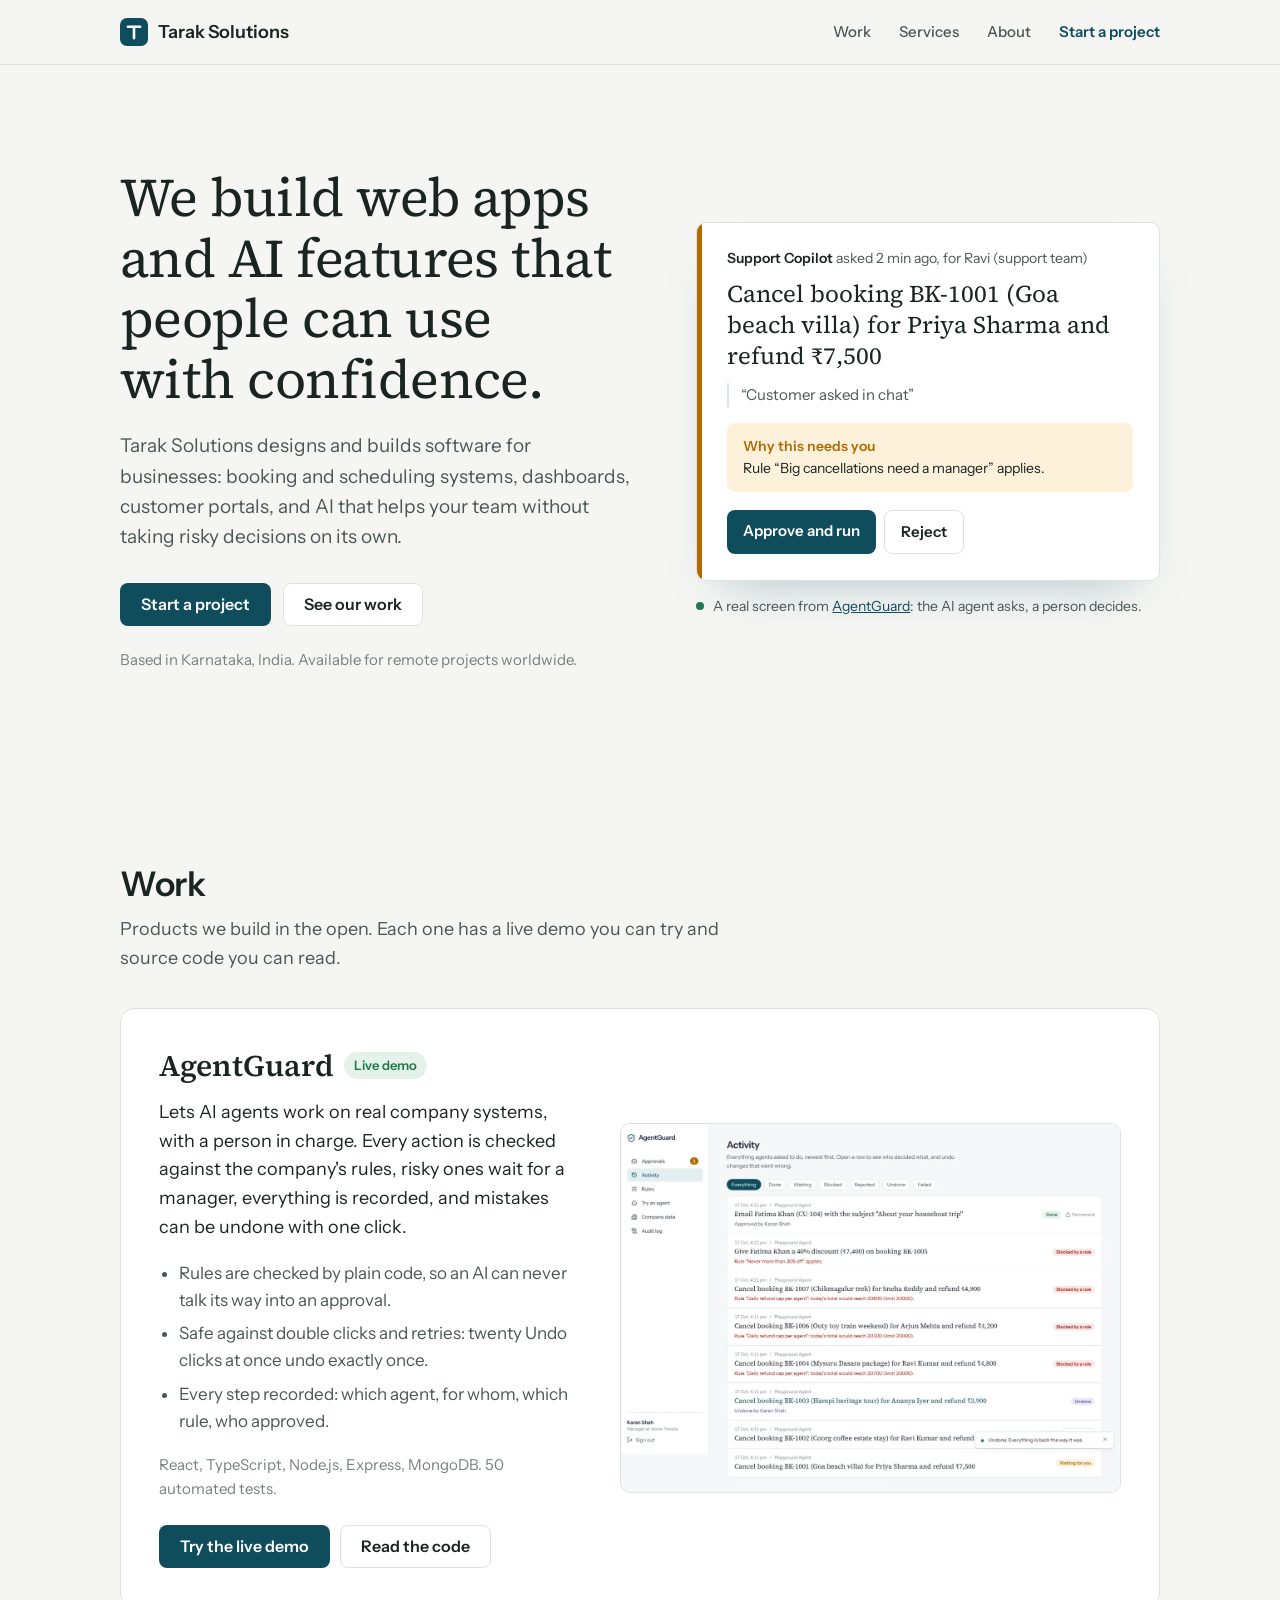
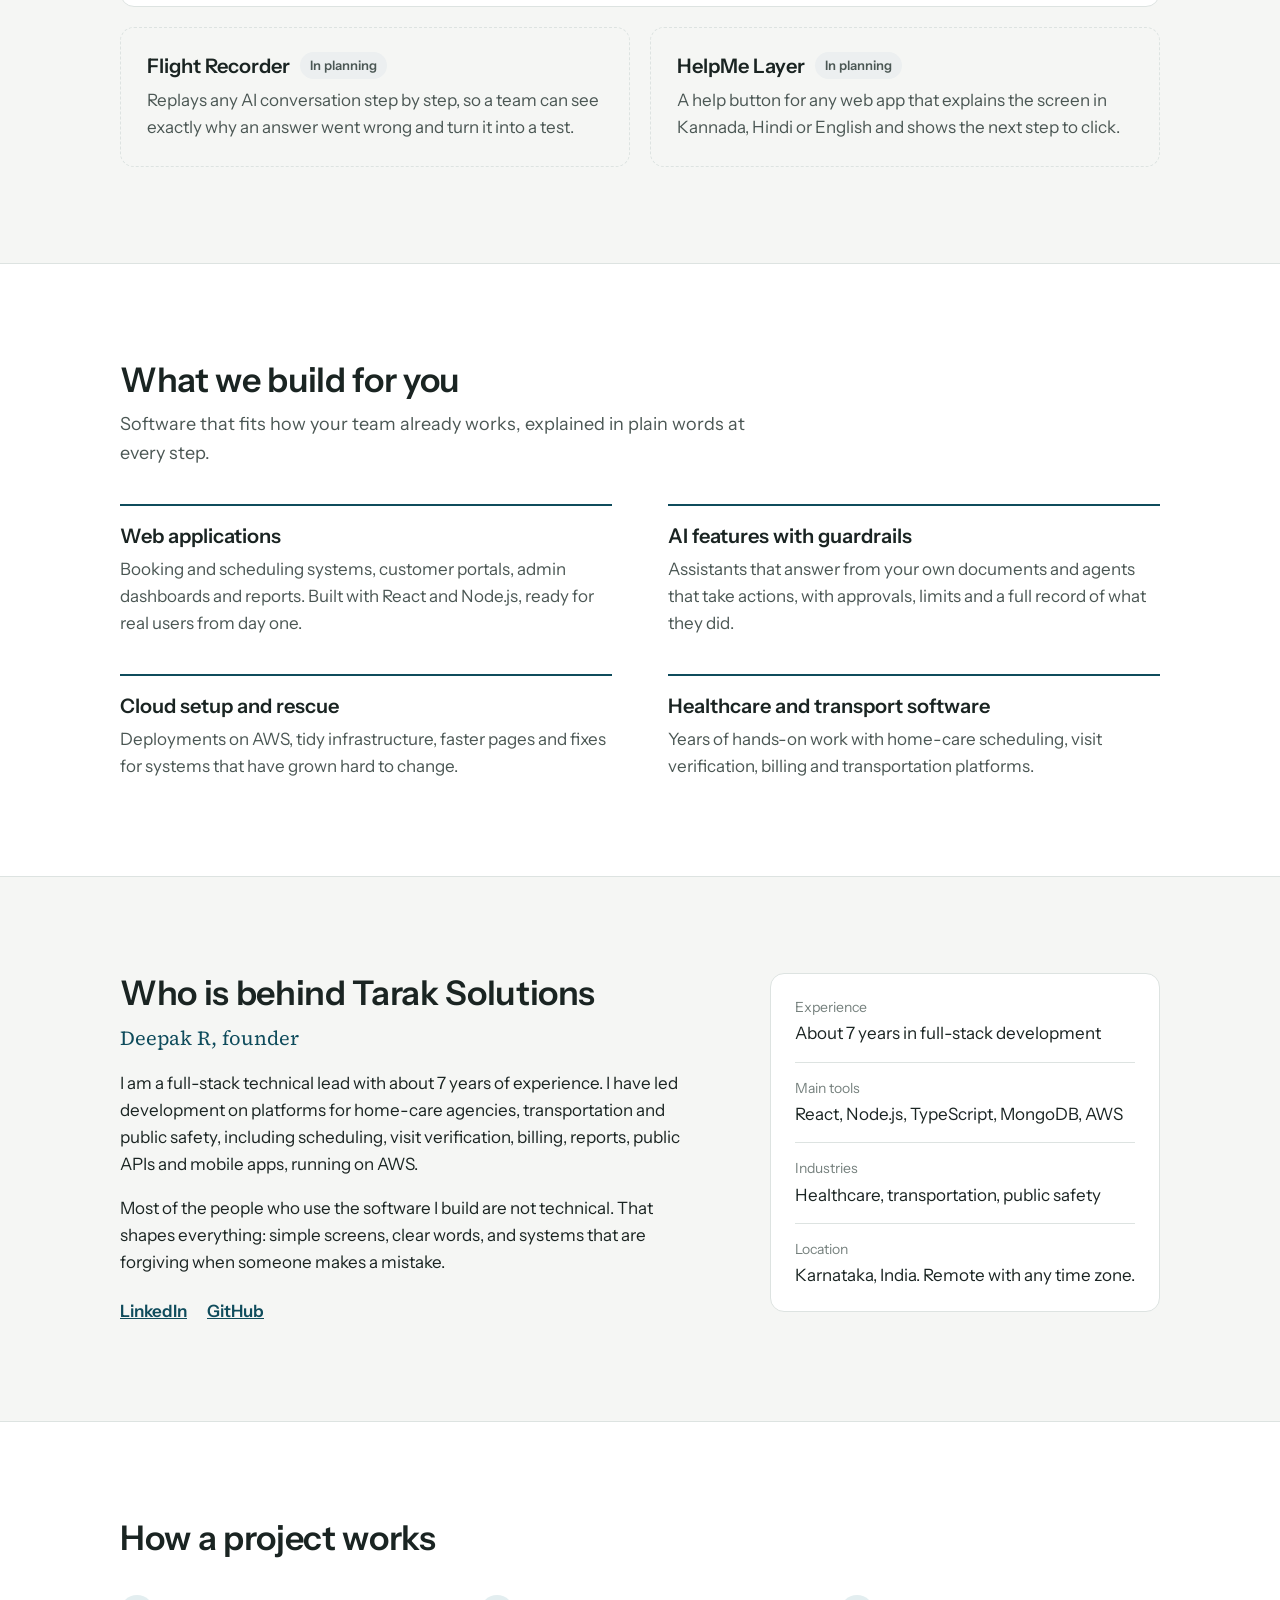
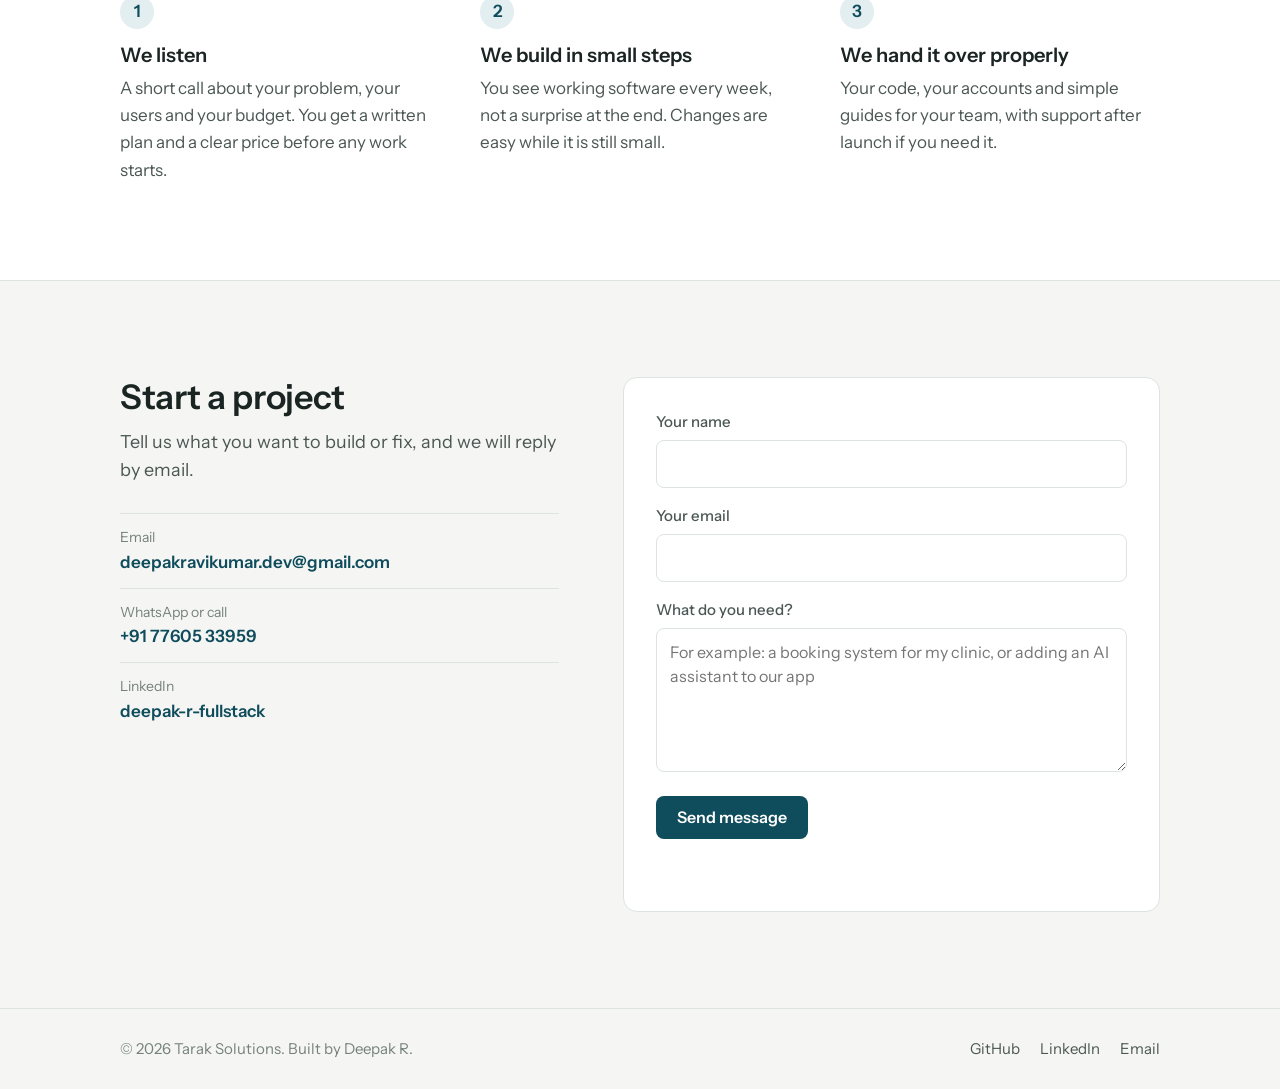
==== index.html @ 3c85c787 "Tarak Solutions homepage" ====
<!doctype html>
<html lang="en">
  <head>
    <meta charset="UTF-8" />
    <meta name="viewport" content="width=device-width, initial-scale=1.0" />
    <title>Tarak Solutions | Web apps and AI features people can trust</title>
    <meta
      name="description"
      content="Tarak Solutions builds web applications and safe AI features for businesses, led by Deepak R, a full-stack technical lead with 7 years in healthcare and transportation software."
    />
    <meta property="og:title" content="Tarak Solutions" />
    <meta property="og:description" content="Web apps and AI features that non-technical people can use with confidence." />
    <meta property="og:type" content="website" />
    <meta property="og:url" content="https://taraksolutions.com/" />
    <meta property="og:image" content="https://taraksolutions.com/assets/img/agentguard-activity.webp" />
    <link rel="canonical" href="https://taraksolutions.com/" />
    <link rel="icon" type="image/svg+xml" href="/assets/favicon.svg" />
    <link rel="preload" href="/assets/fonts/source-serif-4-latin-400-normal.woff2" as="font" type="font/woff2" crossorigin />
    <link rel="preload" href="/assets/fonts/instrument-sans-latin-400-normal.woff2" as="font" type="font/woff2" crossorigin />
    <link rel="stylesheet" href="/assets/styles.css" />
    <script type="application/ld+json">
      {
        "@context": "https://schema.org",
        "@type": "Organization",
        "name": "Tarak Solutions",
        "url": "https://taraksolutions.com/",
        "email": "deepakravikumar.dev@gmail.com",
        "founder": {
          "@type": "Person",
          "name": "Deepak R",
          "jobTitle": "Full-Stack Technical Lead",
          "sameAs": ["https://www.linkedin.com/in/deepak-r-fullstack", "https://github.com/deepak-r-fullstack"]
        }
      }
    </script>
  </head>
  <body>
    <a class="skip-link" href="#main">Skip to content</a>

    <header class="site-header">
      <div class="container header-row">
        <a href="/" class="brand" aria-label="Tarak Solutions, home">
          <svg class="brand-mark" viewBox="0 0 32 32" aria-hidden="true">
            <rect width="32" height="32" rx="8" fill="currentColor" />
            <path d="M9 10h14M16 10v13" stroke="#fff" stroke-width="3" stroke-linecap="round" />
          </svg>
          <span>Tarak Solutions</span>
        </a>
        <button class="menu-button" type="button" aria-expanded="false" aria-controls="site-nav">
          <span class="visually-hidden">Menu</span>
          <svg viewBox="0 0 24 24" aria-hidden="true"><path d="M4 7h16M4 12h16M4 17h16" /></svg>
        </button>
        <nav id="site-nav" class="site-nav" aria-label="Main">
          <a href="#work">Work</a>
          <a href="#services">Services</a>
          <a href="#founder">About</a>
          <a href="#contact" class="nav-cta">Start a project</a>
        </nav>
      </div>
    </header>

    <main id="main">
      <!-- Hero: the claim, and next to it, proof from a real product -->
      <section class="hero">
        <div class="container hero-grid">
          <div class="hero-copy">
            <h1>We build web apps and AI features that people can use with confidence.</h1>
            <p class="lead">
              Tarak Solutions designs and builds software for businesses: booking and scheduling systems, dashboards,
              customer portals, and AI that helps your team without taking risky decisions on its own.
            </p>
            <div class="hero-actions">
              <a class="button button-primary" href="#contact">Start a project</a>
              <a class="button button-secondary" href="#work">See our work</a>
            </div>
            <p class="hero-note">Based in Karnataka, India. Available for remote projects worldwide.</p>
          </div>

          <figure class="proof" aria-labelledby="proof-caption">
            <div class="slip" aria-hidden="true">
              <p class="slip-meta"><strong>Support Copilot</strong> asked 2 min ago, for Ravi (support team)</p>
              <p class="slip-title">Cancel booking BK-1001 (Goa beach villa) for Priya Sharma and refund ₹7,500</p>
              <p class="slip-reason">“Customer asked in chat”</p>
              <div class="slip-why">
                <p>Why this needs you</p>
                <p>Rule “Big cancellations need a manager” applies.</p>
              </div>
              <div class="slip-buttons">
                <span class="slip-approve">Approve and run</span>
                <span class="slip-reject">Reject</span>
              </div>
            </div>
            <figcaption id="proof-caption">
              <span class="live-dot" aria-hidden="true"></span>
              A real screen from <a href="https://agentguard.taraksolutions.com">AgentGuard</a>: the AI agent asks, a person
              decides.
            </figcaption>
          </figure>
        </div>
      </section>

      <!-- Work -->
      <section id="work" class="section">
        <div class="container">
          <div class="section-head">
            <h2>Work</h2>
            <p>Products we build in the open. Each one has a live demo you can try and source code you can read.</p>
          </div>

          <article class="project-feature">
            <div class="project-text">
              <div class="project-title-row">
                <h3>AgentGuard</h3>
                <span class="status status-live">Live demo</span>
              </div>
              <p class="project-summary">
                Lets AI agents work on real company systems, with a person in charge. Every action is checked against the
                company's rules, risky ones wait for a manager, everything is recorded, and mistakes can be undone with one
                click.
              </p>
              <ul class="project-points">
                <li>Rules are checked by plain code, so an AI can never talk its way into an approval.</li>
                <li>Safe against double clicks and retries: twenty Undo clicks at once undo exactly once.</li>
                <li>Every step recorded: which agent, for whom, which rule, who approved.</li>
              </ul>
              <p class="project-stack">React, TypeScript, Node.js, Express, MongoDB. 50 automated tests.</p>
              <div class="project-links">
                <a class="button button-primary" href="https://agentguard.taraksolutions.com">Try the live demo</a>
                <a class="button button-secondary" href="https://github.com/deepak-r-fullstack/agentguard">Read the code</a>
              </div>
            </div>
            <a class="project-shot" href="https://agentguard.taraksolutions.com" tabindex="-1" aria-hidden="true">
              <img
                src="/assets/img/agentguard-activity.webp"
                alt=""
                width="1200"
                height="885"
                loading="lazy"
                decoding="async"
              />
            </a>
          </article>

          <!-- Add the next project by copying one <li> below and changing the text. -->
          <ul class="project-list">
            <li class="project-card">
              <div class="project-title-row">
                <h3>Flight Recorder</h3>
                <span class="status status-planned">In planning</span>
              </div>
              <p>Replays any AI conversation step by step, so a team can see exactly why an answer went wrong and turn it into a test.</p>
            </li>
            <li class="project-card">
              <div class="project-title-row">
                <h3>HelpMe Layer</h3>
                <span class="status status-planned">In planning</span>
              </div>
              <p>A help button for any web app that explains the screen in Kannada, Hindi or English and shows the next step to click.</p>
            </li>
          </ul>
        </div>
      </section>

      <!-- Services -->
      <section id="services" class="section section-alt">
        <div class="container">
          <div class="section-head">
            <h2>What we build for you</h2>
            <p>Software that fits how your team already works, explained in plain words at every step.</p>
          </div>
          <ul class="service-list">
            <li>
              <h3>Web applications</h3>
              <p>Booking and scheduling systems, customer portals, admin dashboards and reports. Built with React and Node.js, ready for real users from day one.</p>
            </li>
            <li>
              <h3>AI features with guardrails</h3>
              <p>Assistants that answer from your own documents and agents that take actions, with approvals, limits and a full record of what they did.</p>
            </li>
            <li>
              <h3>Cloud setup and rescue</h3>
              <p>Deployments on AWS, tidy infrastructure, faster pages and fixes for systems that have grown hard to change.</p>
            </li>
            <li>
              <h3>Healthcare and transport software</h3>
              <p>Years of hands-on work with home-care scheduling, visit verification, billing and transportation platforms.</p>
            </li>
          </ul>
        </div>
      </section>

      <!-- Founder -->
      <section id="founder" class="section">
        <div class="container founder">
          <div class="founder-text">
            <h2>Who is behind Tarak Solutions</h2>
            <p class="founder-name">Deepak R, founder</p>
            <p>
              I am a full-stack technical lead with about 7 years of experience. I have led development on platforms for
              home-care agencies, transportation and public safety, including scheduling, visit verification, billing,
              reports, public APIs and mobile apps, running on AWS.
            </p>
            <p>
              Most of the people who use the software I build are not technical. That shapes everything: simple screens,
              clear words, and systems that are forgiving when someone makes a mistake.
            </p>
            <div class="founder-links">
              <a href="https://www.linkedin.com/in/deepak-r-fullstack">LinkedIn</a>
              <a href="https://github.com/deepak-r-fullstack">GitHub</a>
            </div>
          </div>
          <dl class="facts">
            <div>
              <dt>Experience</dt>
              <dd>About 7 years in full-stack development</dd>
            </div>
            <div>
              <dt>Main tools</dt>
              <dd>React, Node.js, TypeScript, MongoDB, AWS</dd>
            </div>
            <div>
              <dt>Industries</dt>
              <dd>Healthcare, transportation, public safety</dd>
            </div>
            <div>
              <dt>Location</dt>
              <dd>Karnataka, India. Remote with any time zone.</dd>
            </div>
          </dl>
        </div>
      </section>

      <!-- Process: a real sequence, so it is numbered -->
      <section class="section section-alt" aria-labelledby="process-title">
        <div class="container">
          <div class="section-head">
            <h2 id="process-title">How a project works</h2>
          </div>
          <ol class="steps">
            <li>
              <h3>We listen</h3>
              <p>A short call about your problem, your users and your budget. You get a written plan and a clear price before any work starts.</p>
            </li>
            <li>
              <h3>We build in small steps</h3>
              <p>You see working software every week, not a surprise at the end. Changes are easy while it is still small.</p>
            </li>
            <li>
              <h3>We hand it over properly</h3>
              <p>Your code, your accounts and simple guides for your team, with support after launch if you need it.</p>
            </li>
          </ol>
        </div>
      </section>

      <!-- Contact -->
      <section id="contact" class="section">
        <div class="container contact">
          <div class="contact-text">
            <h2>Start a project</h2>
            <p>Tell us what you want to build or fix, and we will reply by email.</p>
            <ul class="contact-direct">
              <li>
                <span>Email</span>
                <a href="mailto:deepakravikumar.dev@gmail.com">deepakravikumar.dev@gmail.com</a>
              </li>
              <li>
                <span>WhatsApp or call</span>
                <a href="https://wa.me/917760533959">+91 77605 33959</a>
              </li>
              <li>
                <span>LinkedIn</span>
                <a href="https://www.linkedin.com/in/deepak-r-fullstack">deepak-r-fullstack</a>
              </li>
            </ul>
          </div>

          <form class="contact-form" id="contact-form" novalidate>
            <div class="field">
              <label for="name">Your name</label>
              <input id="name" name="name" type="text" autocomplete="name" required maxlength="100" />
            </div>
            <div class="field">
              <label for="email">Your email</label>
              <input id="email" name="email" type="email" autocomplete="email" required maxlength="150" />
            </div>
            <div class="field">
              <label for="message">What do you need?</label>
              <textarea
                id="message"
                name="message"
                rows="5"
                required
                maxlength="3000"
                placeholder="For example: a booking system for my clinic, or adding an AI assistant to our app"
              ></textarea>
            </div>
            <!-- Hidden from people; bots fill it in, so those messages are dropped. -->
            <div class="trap" aria-hidden="true">
              <label for="company-website">Leave this empty</label>
              <input id="company-website" name="botcheck" type="text" tabindex="-1" autocomplete="off" />
            </div>
            <button class="button button-primary" type="submit">Send message</button>
            <p class="form-status" role="status" aria-live="polite"></p>
          </form>
        </div>
      </section>
    </main>

    <footer class="site-footer">
      <div class="container footer-row">
        <p>© <span id="year">2026</span> Tarak Solutions. Built by Deepak R.</p>
        <nav aria-label="Footer">
          <a href="https://github.com/deepak-r-fullstack">GitHub</a>
          <a href="https://www.linkedin.com/in/deepak-r-fullstack">LinkedIn</a>
          <a href="mailto:deepakravikumar.dev@gmail.com">Email</a>
        </nav>
      </div>
    </footer>

    <script src="/assets/main.js" defer></script>
  </body>
</html>
---- assets/styles.css ----
/* Tarak Solutions homepage.
   Same colour family and fonts as AgentGuard, so every project feels like one studio. */

/* ---------- Fonts (bundled; no font CDN) ---------- */
@font-face {
  font-family: "Instrument Sans";
  src: url("/assets/fonts/instrument-sans-latin-400-normal.woff2") format("woff2");
  font-weight: 400;
  font-display: swap;
}
@font-face {
  font-family: "Instrument Sans";
  src: url("/assets/fonts/instrument-sans-latin-ext-400-normal.woff2") format("woff2");
  font-weight: 400;
  font-display: swap;
  unicode-range: U+0100-024F, U+20A0-20C0; /* includes the rupee sign */
}
@font-face {
  font-family: "Instrument Sans";
  src: url("/assets/fonts/instrument-sans-latin-500-normal.woff2") format("woff2");
  font-weight: 500;
  font-display: swap;
}
@font-face {
  font-family: "Instrument Sans";
  src: url("/assets/fonts/instrument-sans-latin-600-normal.woff2") format("woff2");
  font-weight: 600;
  font-display: swap;
}
@font-face {
  font-family: "Source Serif 4";
  src: url("/assets/fonts/source-serif-4-latin-400-normal.woff2") format("woff2");
  font-weight: 400;
  font-display: swap;
}
@font-face {
  font-family: "Source Serif 4";
  src: url("/assets/fonts/source-serif-4-latin-ext-400-normal.woff2") format("woff2");
  font-weight: 400;
  font-display: swap;
  unicode-range: U+0100-024F, U+20A0-20C0;
}
@font-face {
  font-family: "Source Serif 4";
  src: url("/assets/fonts/source-serif-4-latin-600-normal.woff2") format("woff2");
  font-weight: 600;
  font-display: swap;
}
@font-face {
  font-family: "Source Serif 4";
  src: url("/assets/fonts/source-serif-4-latin-ext-600-normal.woff2") format("woff2");
  font-weight: 600;
  font-display: swap;
  unicode-range: U+0100-024F, U+20A0-20C0;
}

/* ---------- Tokens ---------- */
:root {
  --paper: #f5f6f4;
  --sheet: #ffffff;
  --ink: #1a2422;
  --ink-soft: #4b5754;
  --ink-faint: #76817e;
  --line: #dde3e1;
  --brand: #0f4c5c;
  --brand-dark: #0a3742;
  --brand-tint: #e3eef0;
  --saffron: #b26a00;
  --saffron-tint: #fdf1dc;
  --done: #1f7a4d;
  --refused: #b42318;

  --sans: "Instrument Sans", system-ui, -apple-system, "Segoe UI", sans-serif;
  --serif: "Source Serif 4", Georgia, "Times New Roman", serif;

  --radius: 10px;
  --container: 1120px;
  --gutter: clamp(16px, 4vw, 40px);
}

/* ---------- Base ---------- */
*,
*::before,
*::after {
  box-sizing: border-box;
}
html {
  scroll-behavior: smooth;
  -webkit-text-size-adjust: 100%;
}
body {
  margin: 0;
  background: var(--paper);
  color: var(--ink);
  font-family: var(--sans);
  font-size: 17px;
  line-height: 1.6;
  -webkit-font-smoothing: antialiased;
}
h1,
h2,
h3 {
  margin: 0;
  line-height: 1.2;
}
p {
  margin: 0;
}
a {
  color: var(--brand);
}
img {
  max-width: 100%;
  height: auto;
  display: block;
}
:focus-visible {
  outline: 2px solid var(--brand);
  outline-offset: 3px;
  border-radius: 4px;
}
.visually-hidden {
  position: absolute;
  width: 1px;
  height: 1px;
  overflow: hidden;
  clip: rect(0 0 0 0);
  white-space: nowrap;
}
.skip-link {
  position: absolute;
  left: 16px;
  top: -60px;
  background: var(--brand);
  color: #fff;
  padding: 8px 14px;
  border-radius: 6px;
  z-index: 100;
}
.skip-link:focus {
  top: 12px;
}
.container {
  width: 100%;
  max-width: var(--container);
  margin: 0 auto;
  padding: 0 var(--gutter);
}

/* ---------- Buttons ---------- */
.button {
  display: inline-flex;
  align-items: center;
  justify-content: center;
  gap: 8px;
  padding: 11px 20px;
  border-radius: 8px;
  font: 600 16px/1.2 var(--sans);
  text-decoration: none;
  cursor: pointer;
  border: 1px solid transparent;
  transition: background-color 0.15s, border-color 0.15s;
}
.button-primary {
  background: var(--brand);
  color: #fff;
}
.button-primary:hover {
  background: var(--brand-dark);
}
.button-primary:disabled {
  background: #6f9aa4;
  cursor: wait;
}
.button-secondary {
  background: var(--sheet);
  color: var(--ink);
  border-color: var(--line);
}
.button-secondary:hover {
  border-color: var(--ink-faint);
}

/* ---------- Header ---------- */
.site-header {
  position: sticky;
  top: 0;
  z-index: 50;
  background: rgba(245, 246, 244, 0.92);
  backdrop-filter: blur(8px);
  border-bottom: 1px solid var(--line);
}
.header-row {
  display: flex;
  align-items: center;
  justify-content: space-between;
  height: 64px;
}
.brand {
  display: inline-flex;
  align-items: center;
  gap: 10px;
  color: var(--ink);
  font-weight: 600;
  font-size: 18px;
  text-decoration: none;
}
.brand-mark {
  width: 28px;
  height: 28px;
  color: var(--brand);
}
.site-nav {
  display: flex;
  align-items: center;
  gap: 28px;
}
.site-nav a {
  color: var(--ink-soft);
  text-decoration: none;
  font-size: 15px;
  font-weight: 500;
}
.site-nav a:hover {
  color: var(--ink);
}
.site-nav .nav-cta {
  color: var(--brand);
  font-weight: 600;
}
.menu-button {
  display: none;
  background: none;
  border: 0;
  padding: 8px;
  border-radius: 6px;
  cursor: pointer;
}
.menu-button svg {
  width: 24px;
  height: 24px;
  stroke: var(--ink);
  stroke-width: 2;
  stroke-linecap: round;
}

/* ---------- Hero ---------- */
.hero {
  padding: clamp(48px, 8vw, 104px) 0 clamp(56px, 8vw, 96px);
}
.hero-grid {
  display: grid;
  grid-template-columns: minmax(0, 1.05fr) minmax(0, 0.95fr);
  gap: clamp(32px, 5vw, 72px);
  align-items: center;
}
.hero h1 {
  font-family: var(--serif);
  font-weight: 400;
  font-size: clamp(34px, 4.6vw, 54px);
  line-height: 1.12;
  letter-spacing: -0.01em;
  max-width: 17ch;
}
.lead {
  margin-top: 22px;
  font-size: 19px;
  color: var(--ink-soft);
  max-width: 54ch;
}
.hero-actions {
  display: flex;
  flex-wrap: wrap;
  gap: 12px;
  margin-top: 30px;
}
.hero-note {
  margin-top: 22px;
  font-size: 15px;
  color: var(--ink-faint);
}

/* The proof: an AgentGuard approval slip, rebuilt in HTML so it stays sharp. */
.proof {
  margin: 0;
}
.slip {
  position: relative;
  background: var(--sheet);
  border: 1px solid var(--line);
  border-radius: var(--radius);
  padding: 24px 26px 26px 30px;
  box-shadow: 0 24px 48px -28px rgba(15, 76, 92, 0.35);
  overflow: hidden;
}
.slip::before {
  content: "";
  position: absolute;
  inset: 0 auto 0 0;
  width: 5px;
  background: var(--saffron);
}
.slip-meta {
  font-size: 14px;
  color: var(--ink-soft);
}
.slip-meta strong {
  color: var(--ink);
}
.slip-title {
  margin-top: 8px;
  font-family: var(--serif);
  font-size: clamp(20px, 2.1vw, 24px);
  line-height: 1.3;
}
.slip-reason {
  margin-top: 12px;
  padding-left: 12px;
  border-left: 2px solid var(--line);
  color: var(--ink-soft);
  font-size: 15px;
}
.slip-why {
  margin-top: 16px;
  padding: 12px 16px;
  border-radius: 8px;
  background: var(--saffron-tint);
  font-size: 14px;
}
.slip-why p:first-child {
  color: var(--saffron);
  font-weight: 600;
}
.slip-buttons {
  display: flex;
  gap: 8px;
  margin-top: 18px;
}
.slip-approve,
.slip-reject {
  padding: 9px 16px;
  border-radius: 8px;
  font-size: 15px;
  font-weight: 600;
}
.slip-approve {
  background: var(--brand);
  color: #fff;
}
.slip-reject {
  border: 1px solid var(--line);
}
.proof figcaption {
  margin-top: 14px;
  font-size: 14px;
  color: var(--ink-soft);
}
.live-dot {
  display: inline-block;
  width: 8px;
  height: 8px;
  margin-right: 6px;
  border-radius: 50%;
  background: var(--done);
  vertical-align: 1px;
}

/* ---------- Sections ---------- */
.section {
  padding: clamp(56px, 8vw, 96px) 0;
}
.section-alt {
  background: var(--sheet);
  border-top: 1px solid var(--line);
  border-bottom: 1px solid var(--line);
}
.section-head {
  max-width: 640px;
  margin-bottom: 36px;
}
.section-head h2,
.founder h2,
.contact h2 {
  font-size: clamp(28px, 3vw, 34px);
  font-weight: 600;
  letter-spacing: -0.01em;
}
.section-head p {
  margin-top: 10px;
  color: var(--ink-soft);
  font-size: 18px;
}

/* ---------- Work ---------- */
.project-feature {
  display: grid;
  grid-template-columns: minmax(0, 0.9fr) minmax(0, 1.1fr);
  gap: clamp(28px, 4vw, 56px);
  align-items: center;
  padding: clamp(24px, 3vw, 40px);
  background: var(--sheet);
  border: 1px solid var(--line);
  border-radius: 14px;
}
.project-title-row {
  display: flex;
  flex-wrap: wrap;
  align-items: center;
  gap: 10px;
}
.project-feature h3 {
  font-family: var(--serif);
  font-weight: 600;
  font-size: 30px;
}
.status {
  padding: 3px 10px;
  border-radius: 999px;
  font-size: 13px;
  font-weight: 600;
}
.status-live {
  background: #e4f2ea;
  color: var(--done);
}
.status-planned {
  background: #eceff0;
  color: var(--ink-soft);
}
.project-summary {
  margin-top: 14px;
  font-size: 18px;
}
.project-points {
  margin: 18px 0 0;
  padding-left: 20px;
  color: var(--ink-soft);
}
.project-points li + li {
  margin-top: 6px;
}
.project-stack {
  margin-top: 18px;
  font-size: 15px;
  color: var(--ink-faint);
}
.project-links {
  display: flex;
  flex-wrap: wrap;
  gap: 10px;
  margin-top: 24px;
}
.project-shot {
  display: block;
  border-radius: 10px;
  overflow: hidden;
  border: 1px solid var(--line);
}
.project-list {
  list-style: none;
  margin: 20px 0 0;
  padding: 0;
  display: grid;
  grid-template-columns: repeat(2, minmax(0, 1fr));
  gap: 20px;
}
.project-card {
  padding: 24px 26px;
  border: 1px dashed var(--line);
  border-radius: 14px;
}
.project-card h3 {
  font-size: 20px;
  font-weight: 600;
}
.project-card p {
  margin-top: 8px;
  color: var(--ink-soft);
}

/* ---------- Services ---------- */
.service-list {
  list-style: none;
  margin: 0;
  padding: 0;
  display: grid;
  grid-template-columns: repeat(2, minmax(0, 1fr));
  gap: 36px 56px;
}
.service-list li {
  border-top: 2px solid var(--brand);
  padding-top: 18px;
}
.service-list h3,
.steps h3 {
  font-size: 20px;
  font-weight: 600;
}
.service-list p,
.steps p {
  margin-top: 8px;
  color: var(--ink-soft);
  max-width: 48ch;
}

/* ---------- Founder ---------- */
.founder {
  display: grid;
  grid-template-columns: minmax(0, 1.2fr) minmax(0, 0.8fr);
  gap: clamp(32px, 5vw, 72px);
  align-items: start;
}
.founder-name {
  margin-top: 8px;
  font-family: var(--serif);
  font-size: 20px;
  color: var(--brand);
}
.founder-text p + p {
  margin-top: 16px;
}
.founder-text p:not(.founder-name) {
  max-width: 60ch;
}
.founder-name + p {
  margin-top: 18px;
}
.founder-links {
  display: flex;
  gap: 20px;
  margin-top: 22px;
  font-weight: 600;
}
.facts {
  margin: 0;
  padding: 8px 24px;
  background: var(--sheet);
  border: 1px solid var(--line);
  border-radius: 14px;
}
.facts div {
  padding: 14px 0;
}
.facts div + div {
  border-top: 1px solid var(--line);
}
.facts dt {
  font-size: 14px;
  color: var(--ink-faint);
}
.facts dd {
  margin: 2px 0 0;
}

/* ---------- Process ---------- */
.steps {
  list-style: none;
  margin: 0;
  padding: 0;
  display: grid;
  grid-template-columns: repeat(3, minmax(0, 1fr));
  gap: 40px;
  counter-reset: step;
}
.steps li {
  counter-increment: step;
}
.steps li::before {
  content: counter(step);
  display: inline-flex;
  align-items: center;
  justify-content: center;
  width: 34px;
  height: 34px;
  margin-bottom: 14px;
  border-radius: 50%;
  background: var(--brand-tint);
  color: var(--brand);
  font-weight: 600;
}

/* ---------- Contact ---------- */
.contact {
  display: grid;
  grid-template-columns: minmax(0, 0.9fr) minmax(0, 1.1fr);
  gap: clamp(32px, 5vw, 72px);
  align-items: start;
}
.contact-text > p {
  margin-top: 10px;
  color: var(--ink-soft);
  font-size: 18px;
}
.contact-direct {
  list-style: none;
  margin: 28px 0 0;
  padding: 0;
}
.contact-direct li {
  padding: 12px 0;
  border-top: 1px solid var(--line);
}
.contact-direct span {
  display: block;
  font-size: 14px;
  color: var(--ink-faint);
}
.contact-direct a {
  font-weight: 600;
  text-decoration: none;
  overflow-wrap: anywhere;
}
.contact-direct a:hover {
  text-decoration: underline;
}
.contact-form {
  display: flex;
  flex-direction: column;
  gap: 16px;
  padding: clamp(22px, 3vw, 32px);
  background: var(--sheet);
  border: 1px solid var(--line);
  border-radius: 14px;
}
.field label {
  display: block;
  margin-bottom: 6px;
  font-size: 15px;
  font-weight: 500;
  color: var(--ink-soft);
}
.field input,
.field textarea {
  width: 100%;
  padding: 11px 13px;
  border: 1px solid var(--line);
  border-radius: 8px;
  background: var(--sheet);
  color: var(--ink);
  font: 16px/1.5 var(--sans); /* 16px stops iPhones zooming into the field */
}
.field textarea {
  resize: vertical;
}
.field input:focus,
.field textarea:focus {
  outline: none;
  border-color: var(--brand);
  box-shadow: 0 0 0 3px rgba(15, 76, 92, 0.18);
}
.field input[aria-invalid="true"],
.field textarea[aria-invalid="true"] {
  border-color: var(--refused);
}
.trap {
  position: absolute;
  left: -10000px;
  width: 1px;
  height: 1px;
  overflow: hidden;
}
.contact-form .button {
  align-self: flex-start;
}
.form-status {
  font-size: 15px;
  min-height: 1.6em;
}
.form-status.is-success {
  color: var(--done);
}
.form-status.is-error {
  color: var(--refused);
}

/* ---------- Footer ---------- */
.site-footer {
  border-top: 1px solid var(--line);
  padding: 28px 0;
  font-size: 15px;
  color: var(--ink-faint);
}
.footer-row {
  display: flex;
  flex-wrap: wrap;
  justify-content: space-between;
  gap: 12px;
}
.footer-row nav {
  display: flex;
  gap: 20px;
}
.footer-row a {
  color: var(--ink-soft);
  text-decoration: none;
}
.footer-row a:hover {
  color: var(--ink);
}

/* ---------- Smaller screens ---------- */
@media (max-width: 900px) {
  .hero-grid,
  .project-feature,
  .founder,
  .contact {
    grid-template-columns: minmax(0, 1fr);
  }
  .steps {
    grid-template-columns: minmax(0, 1fr);
    gap: 28px;
  }
}
@media (max-width: 720px) {
  body {
    font-size: 16px;
  }
  .menu-button {
    display: inline-flex;
  }
  .site-nav {
    display: none;
    position: absolute;
    top: 64px;
    left: 0;
    right: 0;
    flex-direction: column;
    align-items: stretch;
    gap: 0;
    padding: 8px var(--gutter) 16px;
    background: var(--paper);
    border-bottom: 1px solid var(--line);
  }
  .site-nav.is-open {
    display: flex;
  }
  .site-nav a {
    padding: 12px 0;
    font-size: 17px;
  }
  .project-list,
  .service-list {
    grid-template-columns: minmax(0, 1fr);
  }
  .lead,
  .section-head p,
  .project-summary {
    font-size: 17px;
  }
}

@media (prefers-reduced-motion: reduce) {
  html {
    scroll-behavior: auto;
  }
  * {
    transition: none !important;
  }
}
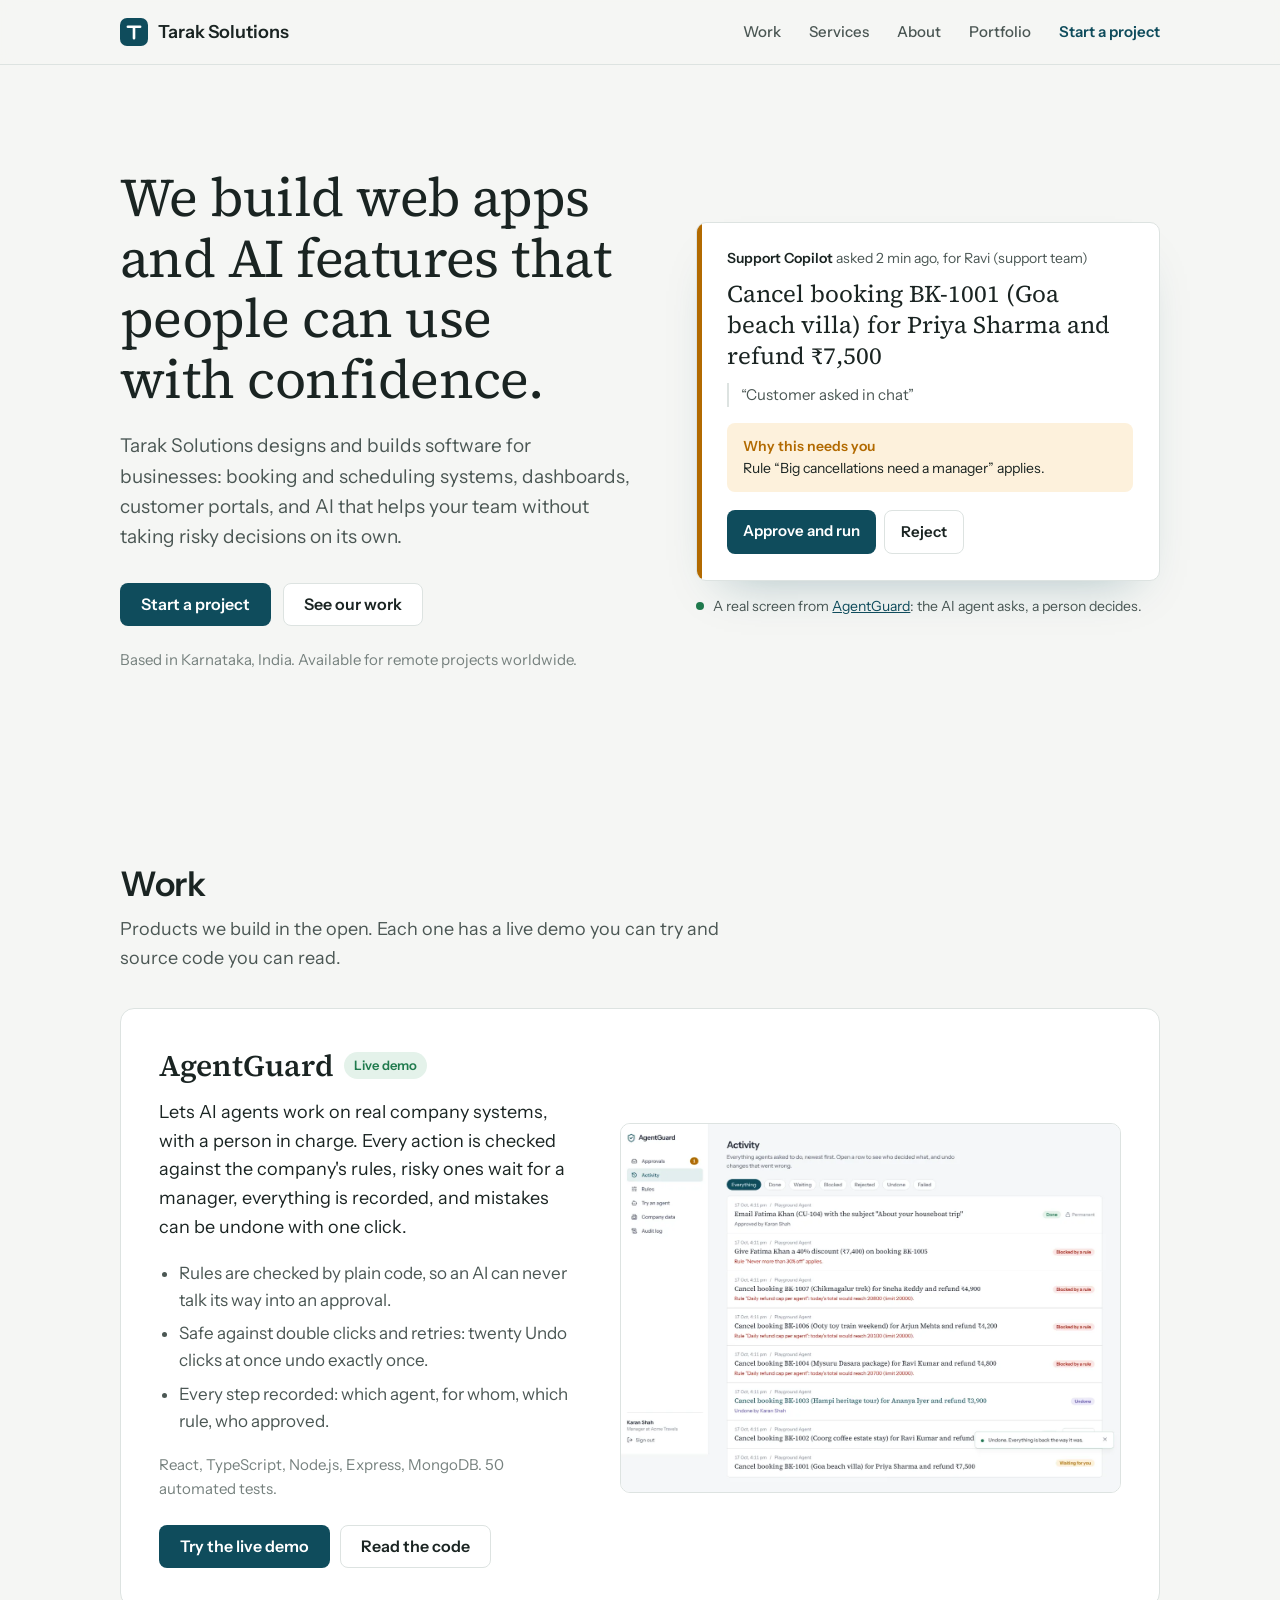
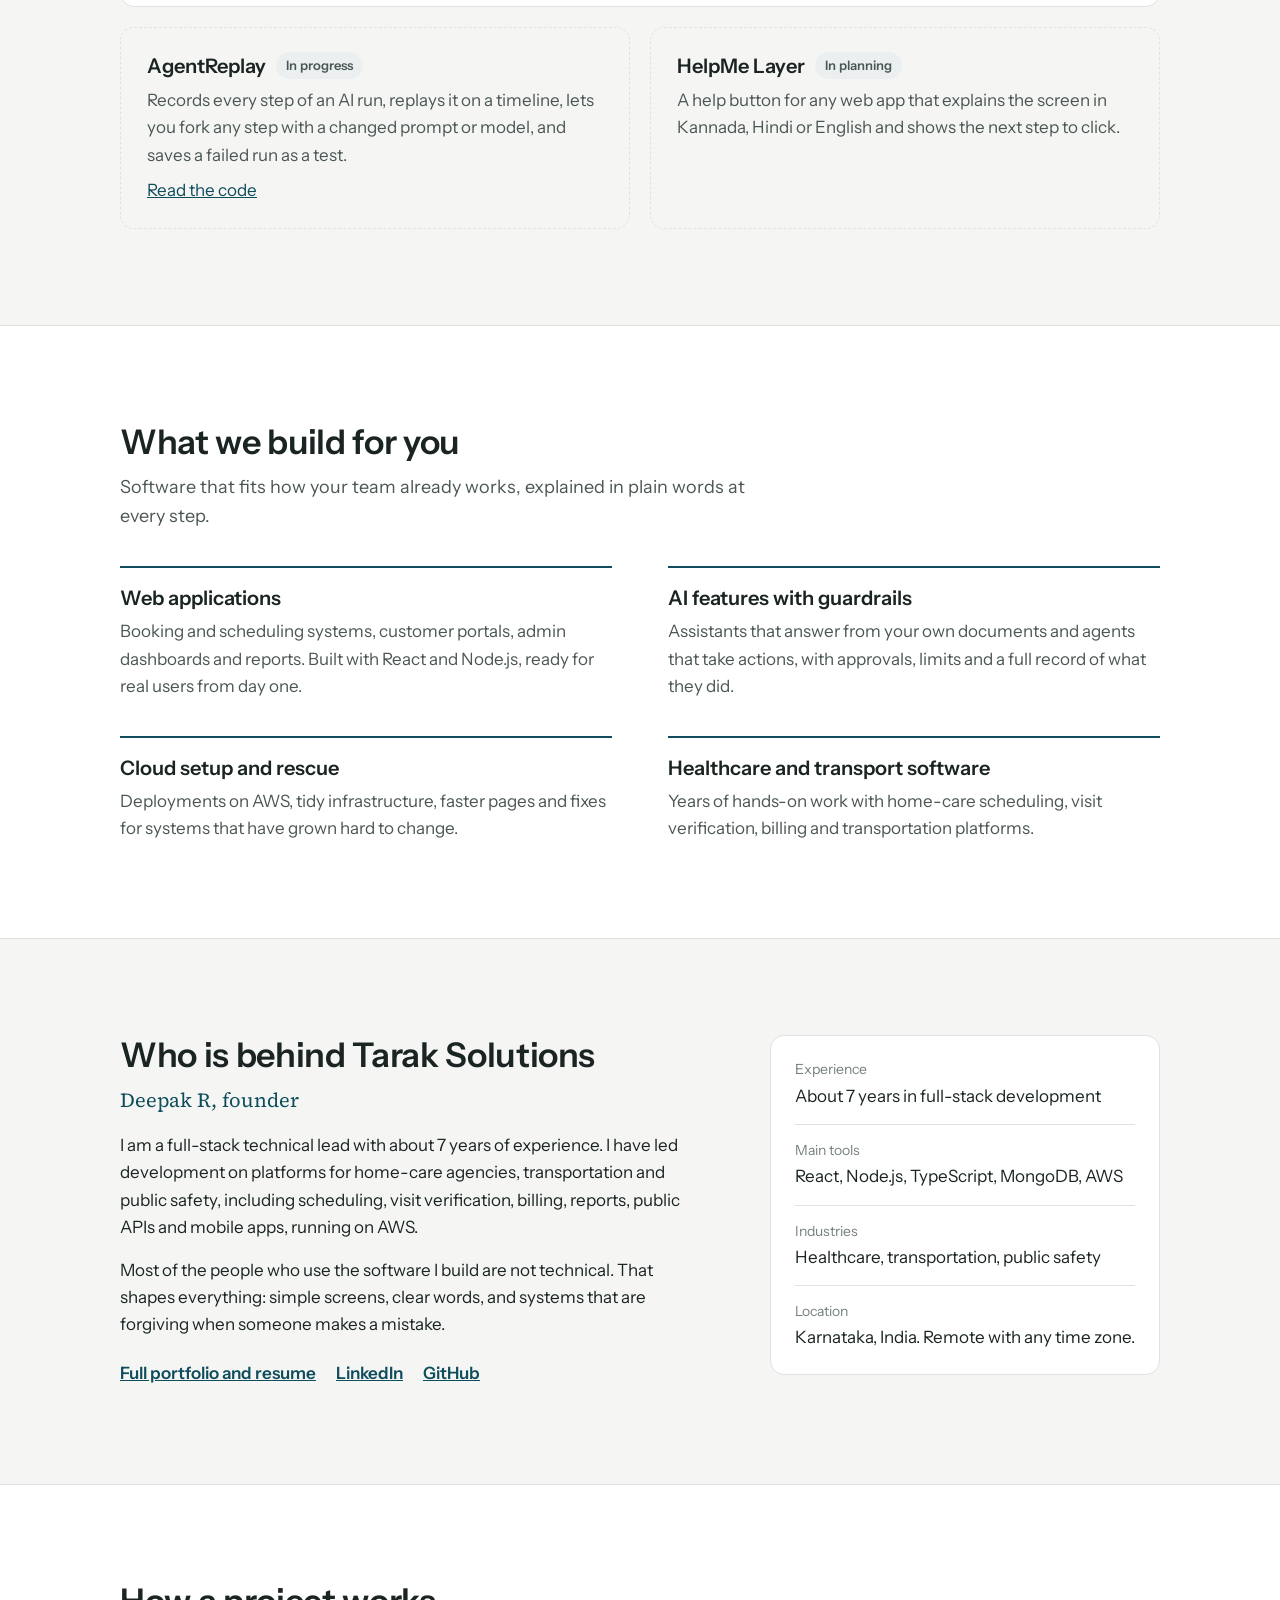
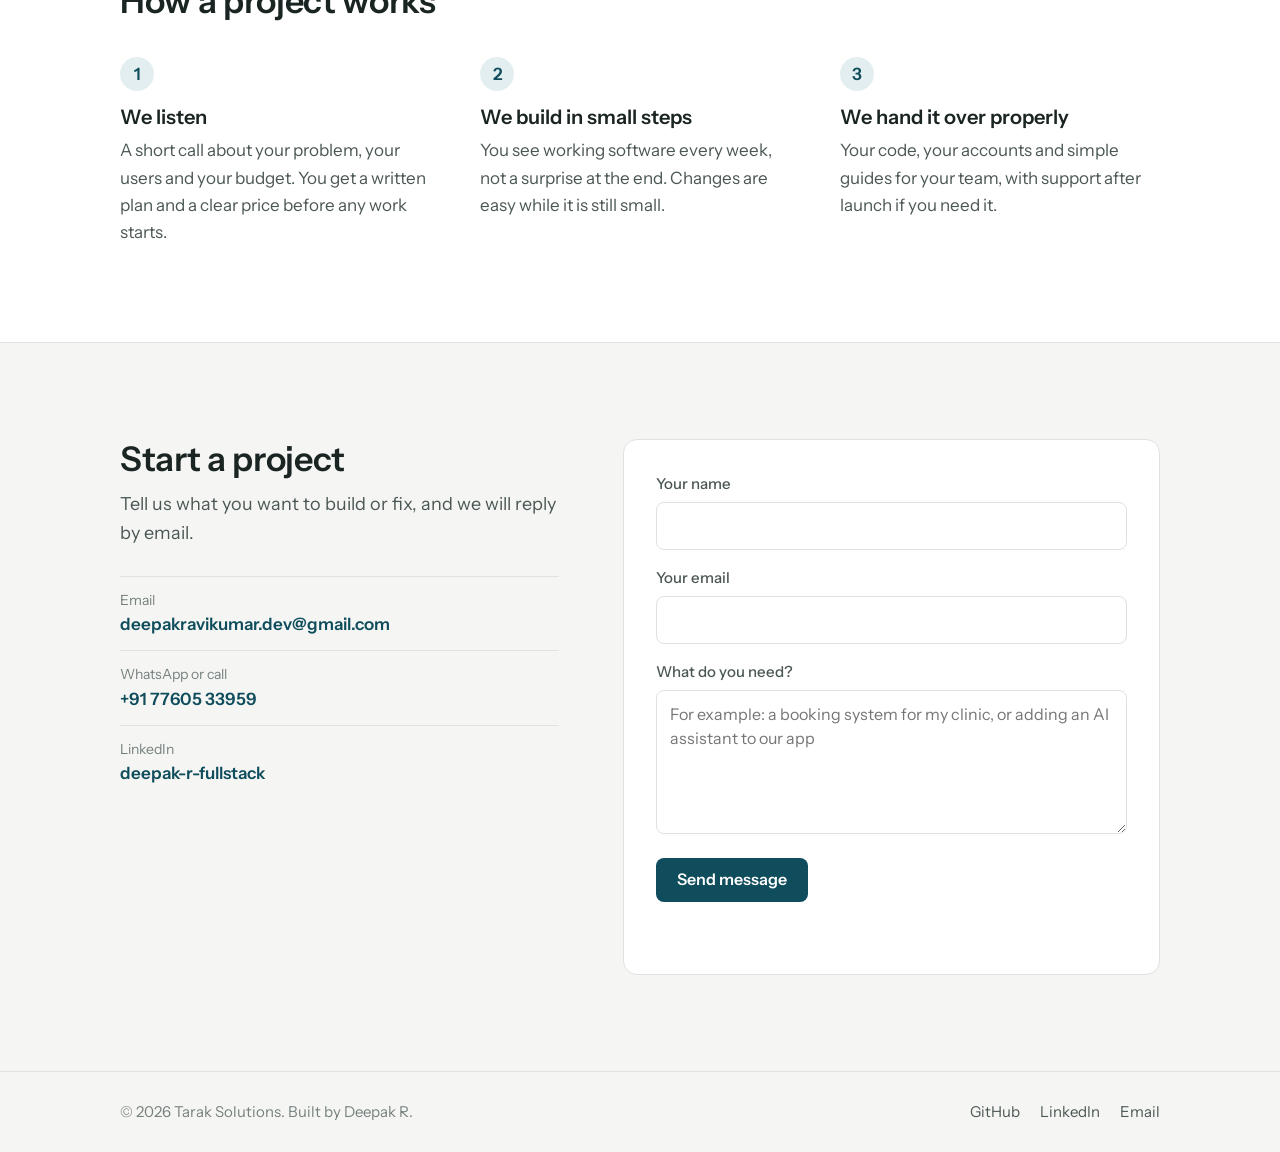
==== commit ce5df4fa: "Link studio site to personal portfolio; update AgentReplay entry - Add Portfolio link to the header " ====
--- a/index.html
+++ b/index.html
@@ -11,9 +11,9 @@
     <meta property="og:title" content="Tarak Solutions" />
     <meta property="og:description" content="Web apps and AI features that non-technical people can use with confidence." />
     <meta property="og:type" content="website" />
-    <meta property="og:url" content="https://taraksolutions.com/" />
-    <meta property="og:image" content="https://taraksolutions.com/assets/img/agentguard-activity.webp" />
-    <link rel="canonical" href="https://taraksolutions.com/" />
+    <meta property="og:url" content="https://sritaraksolutions.in/" />
+    <meta property="og:image" content="https://sritaraksolutions.in/assets/img/agentguard-activity.webp" />
+    <link rel="canonical" href="https://sritaraksolutions.in/" />
     <link rel="icon" type="image/svg+xml" href="/assets/favicon.svg" />
     <link rel="preload" href="/assets/fonts/source-serif-4-latin-400-normal.woff2" as="font" type="font/woff2" crossorigin />
     <link rel="preload" href="/assets/fonts/instrument-sans-latin-400-normal.woff2" as="font" type="font/woff2" crossorigin />
@@ -23,7 +23,7 @@
         "@context": "https://schema.org",
         "@type": "Organization",
         "name": "Tarak Solutions",
-        "url": "https://taraksolutions.com/",
+        "url": "https://sritaraksolutions.in/",
         "email": "deepakravikumar.dev@gmail.com",
         "founder": {
           "@type": "Person",
@@ -54,6 +54,7 @@
           <a href="#work">Work</a>
           <a href="#services">Services</a>
           <a href="#founder">About</a>
+          <a href="https://deepak.sritaraksolutions.in">Portfolio</a>
           <a href="#contact" class="nav-cta">Start a project</a>
         </nav>
       </div>
@@ -92,7 +93,7 @@
             </div>
             <figcaption id="proof-caption">
               <span class="live-dot" aria-hidden="true"></span>
-              A real screen from <a href="https://agentguard.taraksolutions.com">AgentGuard</a>: the AI agent asks, a person
+              A real screen from <a href="https://agentguard.sritaraksolutions.in">AgentGuard</a>: the AI agent asks, a person
               decides.
             </figcaption>
           </figure>
@@ -125,11 +126,11 @@
               </ul>
               <p class="project-stack">React, TypeScript, Node.js, Express, MongoDB. 50 automated tests.</p>
               <div class="project-links">
-                <a class="button button-primary" href="https://agentguard.taraksolutions.com">Try the live demo</a>
+                <a class="button button-primary" href="https://agentguard.sritaraksolutions.in">Try the live demo</a>
                 <a class="button button-secondary" href="https://github.com/deepak-r-fullstack/agentguard">Read the code</a>
               </div>
             </div>
-            <a class="project-shot" href="https://agentguard.taraksolutions.com" tabindex="-1" aria-hidden="true">
+            <a class="project-shot" href="https://agentguard.sritaraksolutions.in" tabindex="-1" aria-hidden="true">
               <img
                 src="/assets/img/agentguard-activity.webp"
                 alt=""
@@ -145,10 +146,11 @@
           <ul class="project-list">
             <li class="project-card">
               <div class="project-title-row">
-                <h3>Flight Recorder</h3>
-                <span class="status status-planned">In planning</span>
-              </div>
-              <p>Replays any AI conversation step by step, so a team can see exactly why an answer went wrong and turn it into a test.</p>
+                <h3>AgentReplay</h3>
+                <span class="status status-planned">In progress</span>
+              </div>
+              <p>Records every step of an AI run, replays it on a timeline, lets you fork any step with a changed prompt or model, and saves a failed run as a test.</p>
+              <p><a href="https://github.com/deepak-r-fullstack/agent_replay">Read the code</a></p>
             </li>
             <li class="project-card">
               <div class="project-title-row">
@@ -205,6 +207,7 @@
               clear words, and systems that are forgiving when someone makes a mistake.
             </p>
             <div class="founder-links">
+              <a href="https://deepak.sritaraksolutions.in">Full portfolio and resume</a>
               <a href="https://www.linkedin.com/in/deepak-r-fullstack">LinkedIn</a>
               <a href="https://github.com/deepak-r-fullstack">GitHub</a>
             </div>
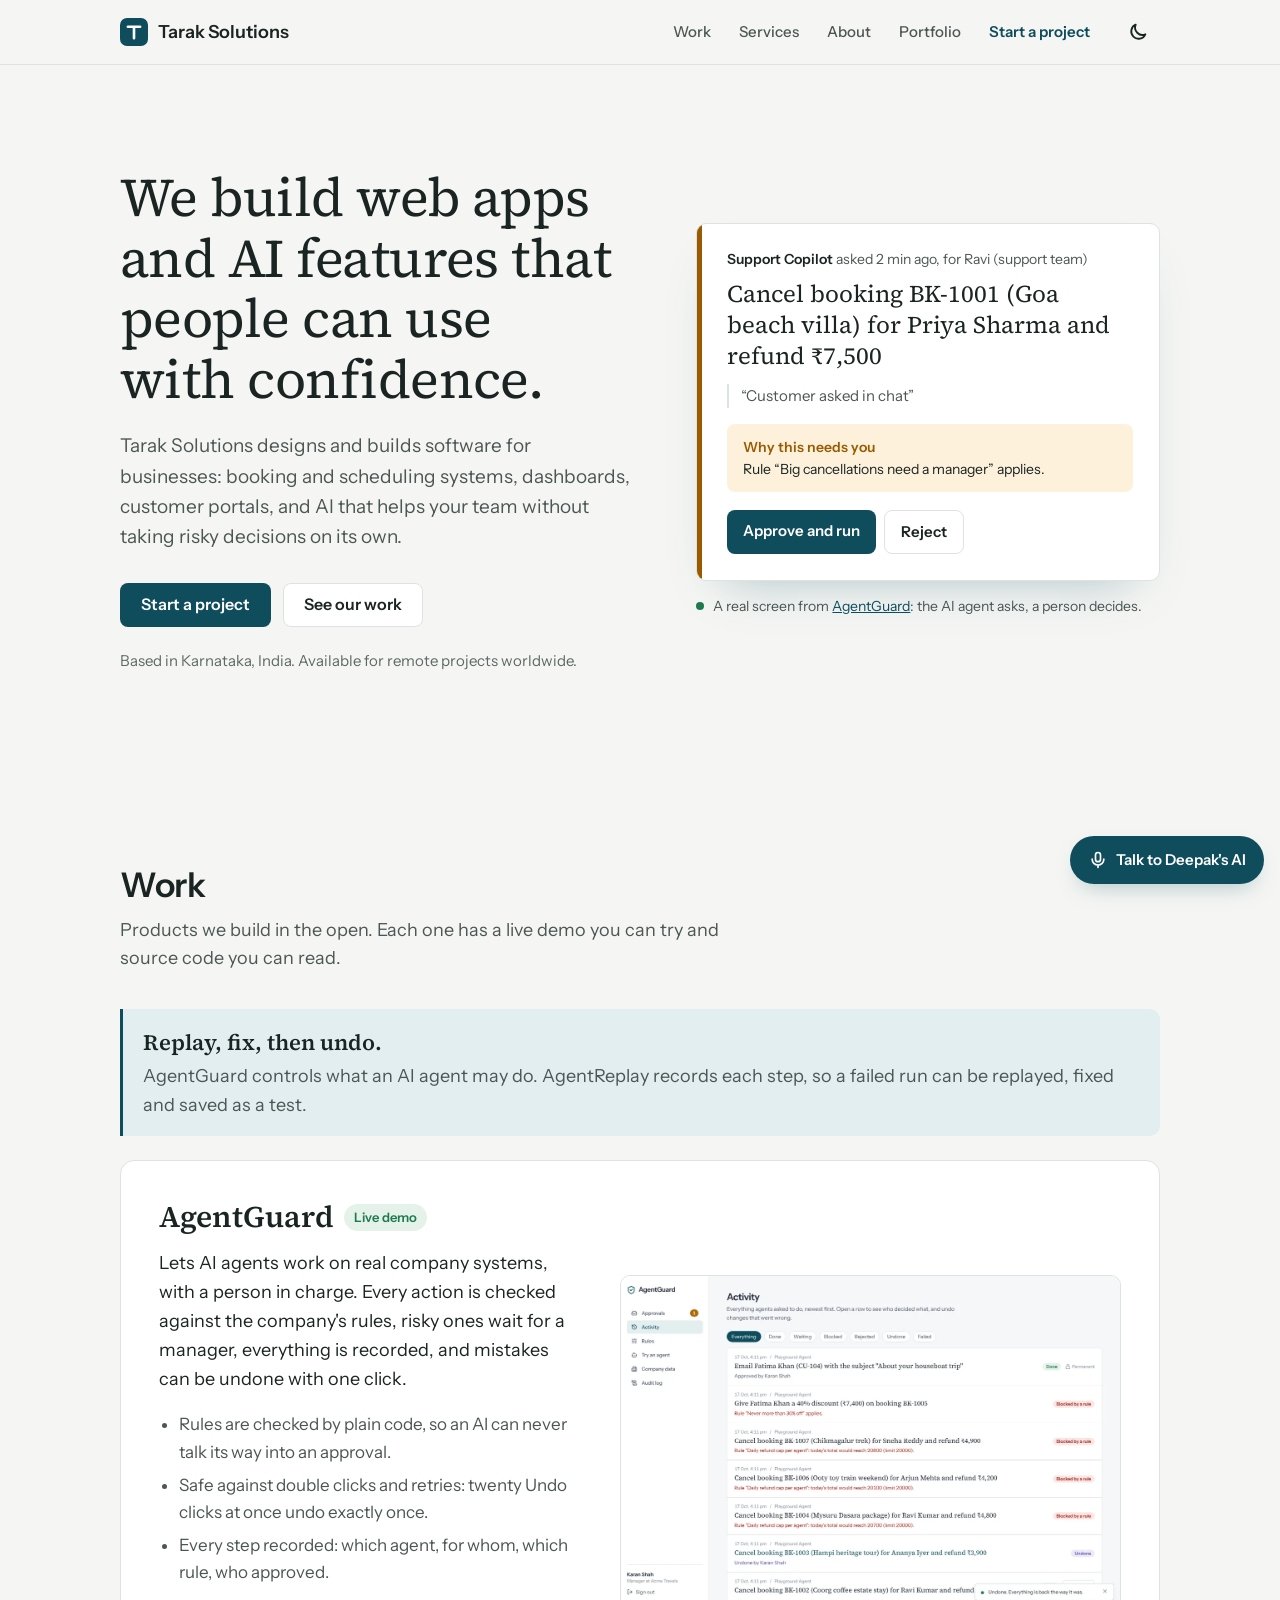
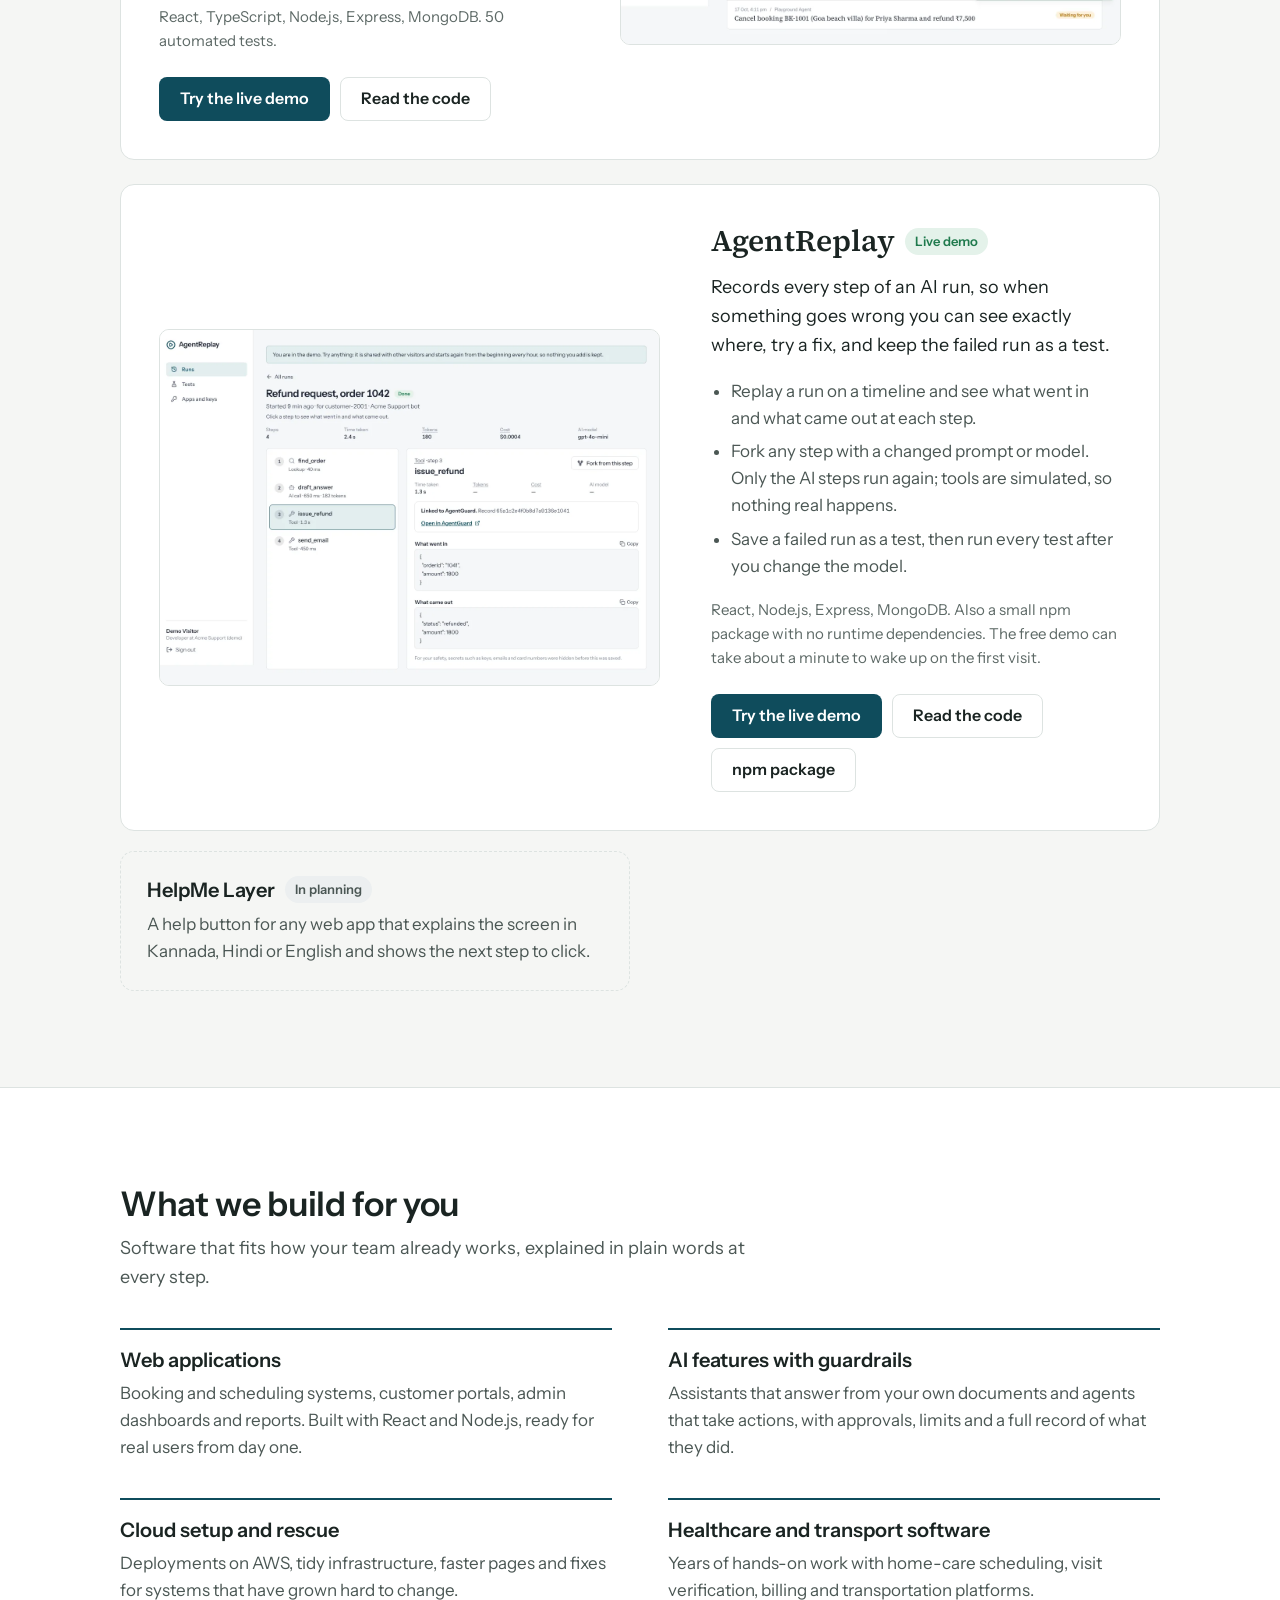
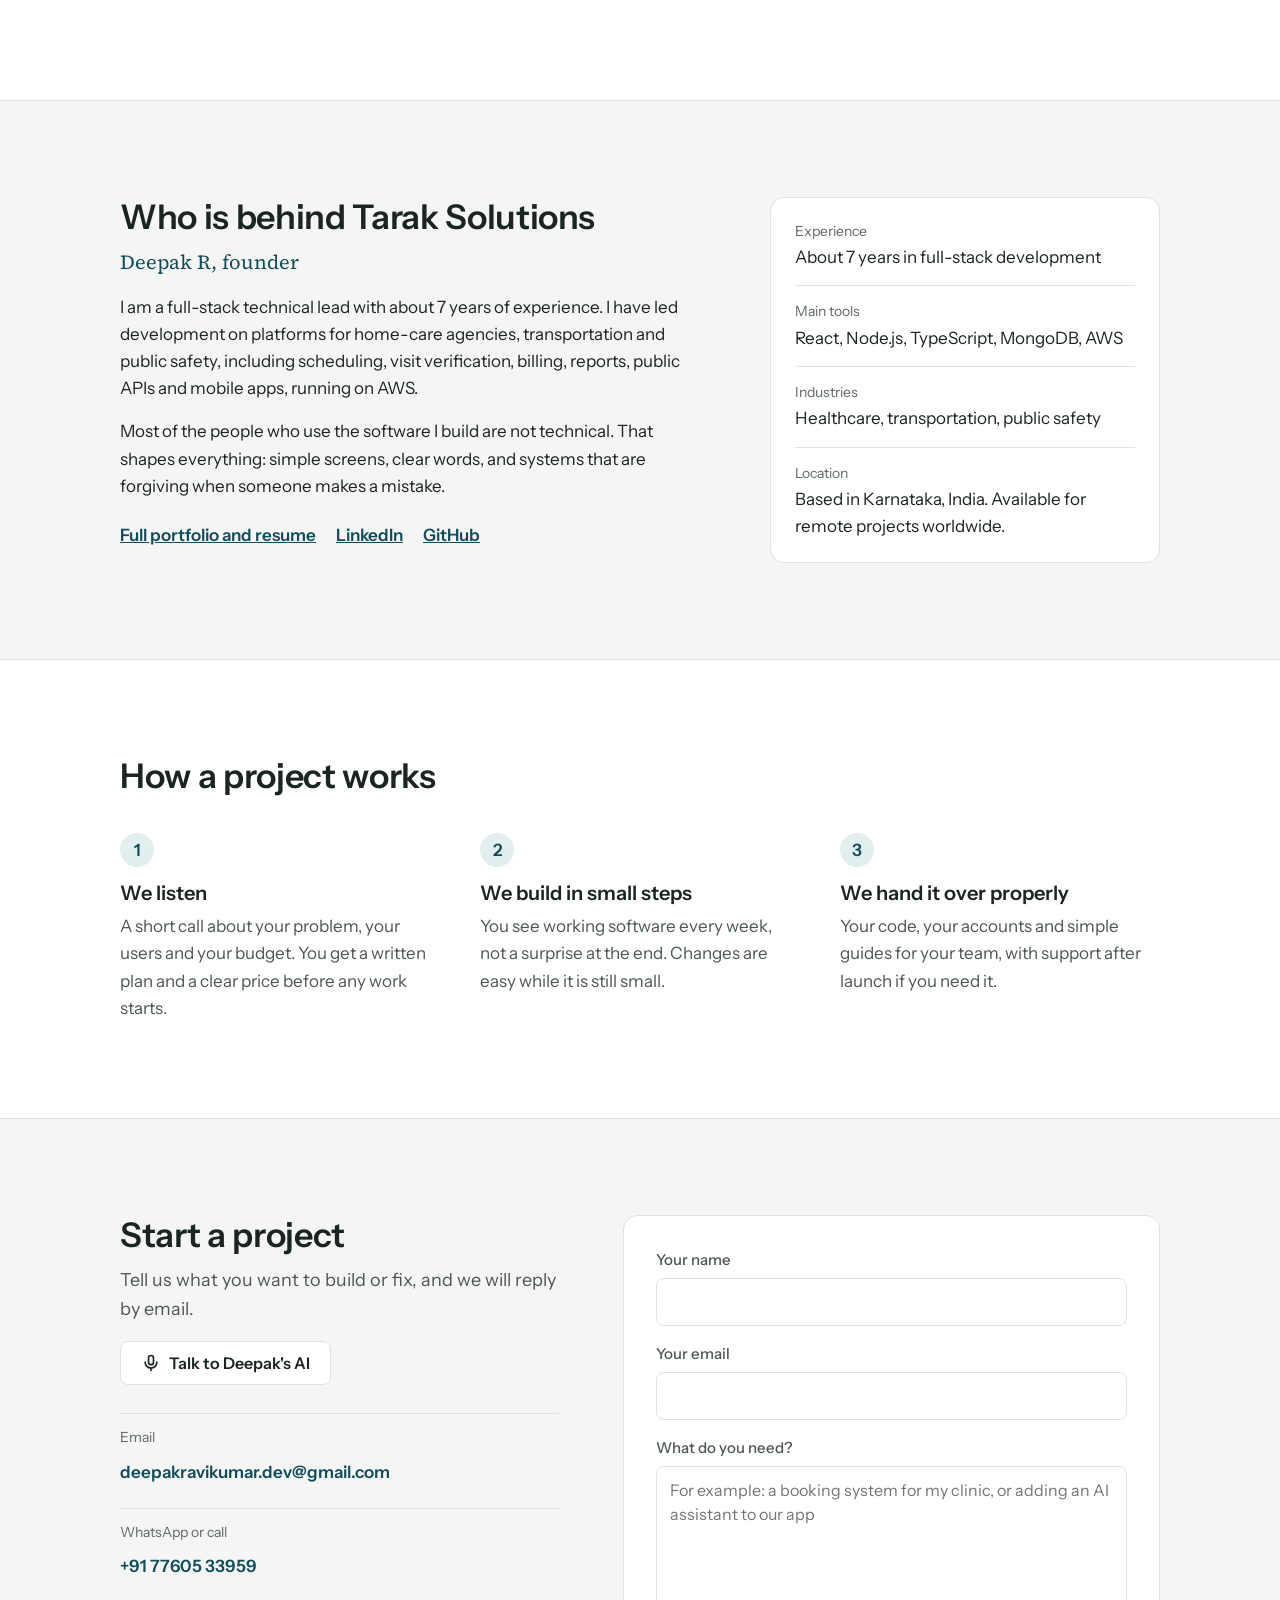
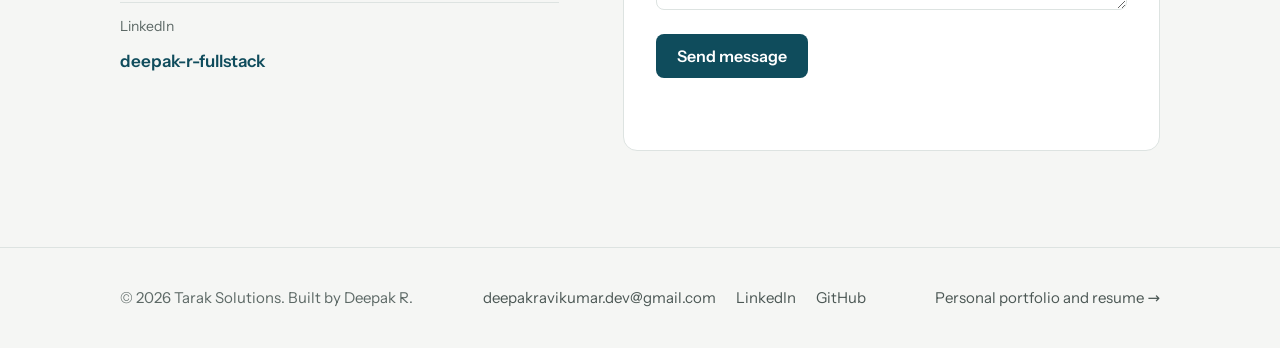
==== commit 18c4d207: "Studio refresh: AgentReplay live, light/dark theme, motion, voice assistant, SEO - Products: AgentRe" ====
--- a/index.html
+++ b/index.html
@@ -8,13 +8,39 @@
       name="description"
       content="Tarak Solutions builds web applications and safe AI features for businesses, led by Deepak R, a full-stack technical lead with 7 years in healthcare and transportation software."
     />
-    <meta property="og:title" content="Tarak Solutions" />
-    <meta property="og:description" content="Web apps and AI features that non-technical people can use with confidence." />
+    <meta name="color-scheme" content="light dark" />
+    <meta name="theme-color" content="#f5f6f4" media="(prefers-color-scheme: light)" />
+    <meta name="theme-color" content="#0f1615" media="(prefers-color-scheme: dark)" />
+    <meta property="og:site_name" content="Tarak Solutions" />
+    <meta property="og:title" content="Tarak Solutions | Web apps and AI features people can trust" />
+    <meta property="og:description" content="Web apps and AI features that non-technical people can use with confidence. Try the live demos, then ask for a quote." />
     <meta property="og:type" content="website" />
     <meta property="og:url" content="https://sritaraksolutions.in/" />
-    <meta property="og:image" content="https://sritaraksolutions.in/assets/img/agentguard-activity.webp" />
+    <meta property="og:locale" content="en_IN" />
+    <meta property="og:image" content="https://sritaraksolutions.in/assets/img/og-share.jpg" />
+    <meta property="og:image:width" content="1200" />
+    <meta property="og:image:height" content="630" />
+    <meta property="og:image:alt" content="Tarak Solutions: we build web apps and AI features that people can use with confidence." />
+    <meta name="twitter:card" content="summary_large_image" />
+    <meta name="twitter:title" content="Tarak Solutions | Web apps and AI features people can trust" />
+    <meta name="twitter:description" content="Web apps and AI features that non-technical people can use with confidence." />
+    <meta name="twitter:image" content="https://sritaraksolutions.in/assets/img/og-share.jpg" />
+    <meta name="twitter:image:alt" content="Tarak Solutions: we build web apps and AI features that people can use with confidence." />
     <link rel="canonical" href="https://sritaraksolutions.in/" />
     <link rel="icon" type="image/svg+xml" href="/assets/favicon.svg" />
+    <!-- Runs before the first paint: sets the theme (saved choice, else the device setting) so dark mode never flashes white. -->
+    <script>
+      (function () {
+        var d = document.documentElement,
+          t = null;
+        d.classList.add("js");
+        try {
+          t = localStorage.getItem("theme");
+        } catch (e) {}
+        var dark = t === "dark" || (t !== "light" && window.matchMedia && window.matchMedia("(prefers-color-scheme: dark)").matches);
+        d.setAttribute("data-theme", dark ? "dark" : "light");
+      })();
+    </script>
     <link rel="preload" href="/assets/fonts/source-serif-4-latin-400-normal.woff2" as="font" type="font/woff2" crossorigin />
     <link rel="preload" href="/assets/fonts/instrument-sans-latin-400-normal.woff2" as="font" type="font/woff2" crossorigin />
     <link rel="stylesheet" href="/assets/styles.css" />
@@ -24,12 +50,17 @@
         "@type": "Organization",
         "name": "Tarak Solutions",
         "url": "https://sritaraksolutions.in/",
+        "logo": "https://sritaraksolutions.in/assets/favicon.svg",
+        "description": "A small software studio that builds web applications and safe AI features for businesses.",
         "email": "deepakravikumar.dev@gmail.com",
+        "address": { "@type": "PostalAddress", "addressRegion": "Karnataka", "addressCountry": "IN" },
+        "sameAs": ["https://github.com/deepak-r-fullstack", "https://www.linkedin.com/in/deepak-r-fullstack", "https://deepak.sritaraksolutions.in"],
         "founder": {
           "@type": "Person",
           "name": "Deepak R",
           "jobTitle": "Full-Stack Technical Lead",
-          "sameAs": ["https://www.linkedin.com/in/deepak-r-fullstack", "https://github.com/deepak-r-fullstack"]
+          "url": "https://deepak.sritaraksolutions.in",
+          "sameAs": ["https://www.linkedin.com/in/deepak-r-fullstack", "https://github.com/deepak-r-fullstack", "https://deepak.sritaraksolutions.in"]
         }
       }
     </script>
@@ -46,10 +77,19 @@
           </svg>
           <span>Tarak Solutions</span>
         </a>
-        <button class="menu-button" type="button" aria-expanded="false" aria-controls="site-nav">
-          <span class="visually-hidden">Menu</span>
-          <svg viewBox="0 0 24 24" aria-hidden="true"><path d="M4 7h16M4 12h16M4 17h16" /></svg>
-        </button>
+        <div class="header-tools">
+          <button class="icon-button theme-toggle" type="button" aria-label="Switch to dark theme">
+            <svg class="icon-moon" viewBox="0 0 24 24" aria-hidden="true"><path d="M20 14.5A8 8 0 0 1 9.5 4a8 8 0 1 0 10.5 10.5Z" /></svg>
+            <svg class="icon-sun" viewBox="0 0 24 24" aria-hidden="true">
+              <circle cx="12" cy="12" r="4" />
+              <path d="M12 2v2M12 20v2M4.9 4.9l1.4 1.4M17.7 17.7l1.4 1.4M2 12h2M20 12h2M4.9 19.1l1.4-1.4M17.7 6.3l1.4-1.4" />
+            </svg>
+          </button>
+          <button class="icon-button menu-button" type="button" aria-expanded="false" aria-controls="site-nav">
+            <span class="visually-hidden">Menu</span>
+            <svg viewBox="0 0 24 24" aria-hidden="true"><path d="M4 7h16M4 12h16M4 17h16" /></svg>
+          </button>
+        </div>
         <nav id="site-nav" class="site-nav" aria-label="Main">
           <a href="#work">Work</a>
           <a href="#services">Services</a>
@@ -103,12 +143,19 @@
       <!-- Work -->
       <section id="work" class="section">
         <div class="container">
-          <div class="section-head">
+          <div class="section-head" data-reveal>
             <h2>Work</h2>
             <p>Products we build in the open. Each one has a live demo you can try and source code you can read.</p>
           </div>
 
-          <article class="project-feature">
+          <!-- The two products are one story, told in one line. -->
+          <p class="story-line" data-reveal>
+            <strong>Replay, fix, then undo.</strong>
+            AgentGuard controls what an AI agent may do. AgentReplay records each step, so a failed run can be replayed,
+            fixed and saved as a test.
+          </p>
+
+          <article class="project-feature lift" data-reveal>
             <div class="project-text">
               <div class="project-title-row">
                 <h3>AgentGuard</h3>
@@ -130,29 +177,58 @@
                 <a class="button button-secondary" href="https://github.com/deepak-r-fullstack/agentguard">Read the code</a>
               </div>
             </div>
-            <a class="project-shot" href="https://agentguard.sritaraksolutions.in" tabindex="-1" aria-hidden="true">
+            <figure class="project-shot">
               <img
                 src="/assets/img/agentguard-activity.webp"
-                alt=""
+                alt="AgentGuard activity log: every action an AI agent asked for, with its rule, who approved it and an Undo button"
                 width="1200"
                 height="885"
                 loading="lazy"
                 decoding="async"
               />
-            </a>
+            </figure>
+          </article>
+
+          <article class="project-feature project-feature-flip lift" data-reveal>
+            <div class="project-text">
+              <div class="project-title-row">
+                <h3>AgentReplay</h3>
+                <span class="status status-live">Live demo</span>
+              </div>
+              <p class="project-summary">
+                Records every step of an AI run, so when something goes wrong you can see exactly where, try a fix, and keep
+                the failed run as a test.
+              </p>
+              <ul class="project-points">
+                <li>Replay a run on a timeline and see what went in and what came out at each step.</li>
+                <li>Fork any step with a changed prompt or model. Only the AI steps run again; tools are simulated, so nothing real happens.</li>
+                <li>Save a failed run as a test, then run every test after you change the model.</li>
+              </ul>
+              <p class="project-stack">
+                React, Node.js, Express, MongoDB. Also a small npm package with no runtime dependencies. The free demo can
+                take about a minute to wake up on the first visit.
+              </p>
+              <div class="project-links">
+                <a class="button button-primary" href="https://agentreplay.sritaraksolutions.in">Try the live demo</a>
+                <a class="button button-secondary" href="https://github.com/deepak-r-fullstack/agent_replay">Read the code</a>
+                <a class="button button-secondary" href="https://www.npmjs.com/package/@sritarak/agentreplay">npm package</a>
+              </div>
+            </div>
+            <figure class="project-shot">
+              <img
+                src="/assets/img/agentreplay-replay.webp"
+                alt="AgentReplay replaying a run step by step: the lookup returned the wrong order, so the refund step that follows is wrong too"
+                width="1280"
+                height="912"
+                loading="lazy"
+                decoding="async"
+              />
+            </figure>
           </article>
 
           <!-- Add the next project by copying one <li> below and changing the text. -->
           <ul class="project-list">
-            <li class="project-card">
-              <div class="project-title-row">
-                <h3>AgentReplay</h3>
-                <span class="status status-planned">In progress</span>
-              </div>
-              <p>Records every step of an AI run, replays it on a timeline, lets you fork any step with a changed prompt or model, and saves a failed run as a test.</p>
-              <p><a href="https://github.com/deepak-r-fullstack/agent_replay">Read the code</a></p>
-            </li>
-            <li class="project-card">
+            <li class="project-card lift" data-reveal>
               <div class="project-title-row">
                 <h3>HelpMe Layer</h3>
                 <span class="status status-planned">In planning</span>
@@ -166,11 +242,11 @@
       <!-- Services -->
       <section id="services" class="section section-alt">
         <div class="container">
-          <div class="section-head">
+          <div class="section-head" data-reveal>
             <h2>What we build for you</h2>
             <p>Software that fits how your team already works, explained in plain words at every step.</p>
           </div>
-          <ul class="service-list">
+          <ul class="service-list" data-stagger>
             <li>
               <h3>Web applications</h3>
               <p>Booking and scheduling systems, customer portals, admin dashboards and reports. Built with React and Node.js, ready for real users from day one.</p>
@@ -193,7 +269,7 @@
 
       <!-- Founder -->
       <section id="founder" class="section">
-        <div class="container founder">
+        <div class="container founder" data-reveal>
           <div class="founder-text">
             <h2>Who is behind Tarak Solutions</h2>
             <p class="founder-name">Deepak R, founder</p>
@@ -227,7 +303,7 @@
             </div>
             <div>
               <dt>Location</dt>
-              <dd>Karnataka, India. Remote with any time zone.</dd>
+              <dd>Based in Karnataka, India. Available for remote projects worldwide.</dd>
             </div>
           </dl>
         </div>
@@ -236,10 +312,10 @@
       <!-- Process: a real sequence, so it is numbered -->
       <section class="section section-alt" aria-labelledby="process-title">
         <div class="container">
-          <div class="section-head">
+          <div class="section-head" data-reveal>
             <h2 id="process-title">How a project works</h2>
           </div>
-          <ol class="steps">
+          <ol class="steps" data-stagger>
             <li>
               <h3>We listen</h3>
               <p>A short call about your problem, your users and your budget. You get a written plan and a clear price before any work starts.</p>
@@ -258,10 +334,14 @@
 
       <!-- Contact -->
       <section id="contact" class="section">
-        <div class="container contact">
+        <div class="container contact" data-reveal>
           <div class="contact-text">
             <h2>Start a project</h2>
             <p>Tell us what you want to build or fix, and we will reply by email.</p>
+            <button class="button button-secondary voice-inline" type="button" data-voice-open>
+              <svg viewBox="0 0 24 24" aria-hidden="true"><rect x="9" y="3" width="6" height="11" rx="3" /><path d="M5 11a7 7 0 0 0 14 0M12 18v3" /></svg>
+              Talk to Deepak's AI
+            </button>
             <ul class="contact-direct">
               <li>
                 <span>Email</span>
@@ -281,11 +361,11 @@
           <form class="contact-form" id="contact-form" novalidate>
             <div class="field">
               <label for="name">Your name</label>
-              <input id="name" name="name" type="text" autocomplete="name" required maxlength="100" />
+              <input id="name" name="name" type="text" autocomplete="name" aria-describedby="form-status" required maxlength="100" />
             </div>
             <div class="field">
               <label for="email">Your email</label>
-              <input id="email" name="email" type="email" autocomplete="email" required maxlength="150" />
+              <input id="email" name="email" type="email" autocomplete="email" aria-describedby="form-status" required maxlength="150" />
             </div>
             <div class="field">
               <label for="message">What do you need?</label>
@@ -293,6 +373,7 @@
                 id="message"
                 name="message"
                 rows="5"
+                aria-describedby="form-status"
                 required
                 maxlength="3000"
                 placeholder="For example: a booking system for my clinic, or adding an AI assistant to our app"
@@ -304,7 +385,7 @@
               <input id="company-website" name="botcheck" type="text" tabindex="-1" autocomplete="off" />
             </div>
             <button class="button button-primary" type="submit">Send message</button>
-            <p class="form-status" role="status" aria-live="polite"></p>
+            <p class="form-status" id="form-status" role="status" aria-live="polite"></p>
           </form>
         </div>
       </section>
@@ -314,12 +395,20 @@
       <div class="container footer-row">
         <p>© <span id="year">2026</span> Tarak Solutions. Built by Deepak R.</p>
         <nav aria-label="Footer">
+          <a href="mailto:deepakravikumar.dev@gmail.com">deepakravikumar.dev@gmail.com</a>
+          <a href="https://www.linkedin.com/in/deepak-r-fullstack">LinkedIn</a>
           <a href="https://github.com/deepak-r-fullstack">GitHub</a>
-          <a href="https://www.linkedin.com/in/deepak-r-fullstack">LinkedIn</a>
-          <a href="mailto:deepakravikumar.dev@gmail.com">Email</a>
         </nav>
+        <a class="footer-also" href="https://deepak.sritaraksolutions.in">Personal portfolio and resume &rarr;</a>
       </div>
     </footer>
+
+    <!-- Floating voice button. Hidden while the contact form or the menu is on screen. -->
+    <button class="voice-fab" type="button" data-voice-open aria-label="Talk to Deepak's AI, a voice assistant">
+      <svg viewBox="0 0 24 24" aria-hidden="true"><rect x="9" y="3" width="6" height="11" rx="3" /><path d="M5 11a7 7 0 0 0 14 0M12 18v3" /></svg>
+      <span>Talk to Deepak's AI</span>
+    </button>
+    <p class="voice-status" role="status" aria-live="polite"></p>
 
     <script src="/assets/main.js" defer></script>
   </body>
--- a/assets/styles.css
+++ b/assets/styles.css
@@ -55,20 +55,30 @@
 }
 
 /* ---------- Tokens ---------- */
+/* Light is the default. The small script in <head> sets data-theme to "light" or "dark"
+   (saved choice, else the device setting). The media query below is only a fallback if JavaScript is off. */
 :root {
   --paper: #f5f6f4;
+  --paper-glass: rgba(245, 246, 244, 0.92);
   --sheet: #ffffff;
   --ink: #1a2422;
   --ink-soft: #4b5754;
-  --ink-faint: #76817e;
+  --ink-faint: #5d6966;
   --line: #dde3e1;
-  --brand: #0f4c5c;
-  --brand-dark: #0a3742;
+  --brand: #0f4c5c; /* links and accents */
+  --btn: #0f4c5c; /* filled buttons */
+  --btn-hover: #0a3742;
+  --on-btn: #ffffff;
   --brand-tint: #e3eef0;
-  --saffron: #b26a00;
+  --saffron: #9a5b00;
   --saffron-tint: #fdf1dc;
   --done: #1f7a4d;
+  --done-tint: #e4f2ea;
   --refused: #b42318;
+  --neutral-tint: #eceff0;
+  --focus-ring: rgba(15, 76, 92, 0.18);
+  --shadow: rgba(15, 76, 92, 0.35);
+  --disabled: #6f9aa4;
 
   --sans: "Instrument Sans", system-ui, -apple-system, "Segoe UI", sans-serif;
   --serif: "Source Serif 4", Georgia, "Times New Roman", serif;
@@ -76,6 +86,55 @@
   --radius: 10px;
   --container: 1120px;
   --gutter: clamp(16px, 4vw, 40px);
+  color-scheme: light;
+}
+:root[data-theme="dark"] {
+  --paper: #0f1615;
+  --paper-glass: rgba(15, 22, 21, 0.92);
+  --sheet: #162120;
+  --ink: #e8eeec;
+  --ink-soft: #b3c0bc;
+  --ink-faint: #93a19d;
+  --line: #26332f;
+  --brand: #6cc1d4;
+  --btn: #1f7a90;
+  --btn-hover: #2a8aa1;
+  --brand-tint: #1b2f33;
+  --saffron: #e3a548;
+  --saffron-tint: #2b2314;
+  --done: #5fc592;
+  --done-tint: #173326;
+  --refused: #f28b82;
+  --neutral-tint: #22302d;
+  --focus-ring: rgba(108, 193, 212, 0.3);
+  --shadow: rgba(0, 0, 0, 0.6);
+  --disabled: #3d5b63;
+  color-scheme: dark;
+}
+@media (prefers-color-scheme: dark) {
+  :root:not([data-theme]) {
+    --paper: #0f1615;
+    --paper-glass: rgba(15, 22, 21, 0.92);
+    --sheet: #162120;
+    --ink: #e8eeec;
+    --ink-soft: #b3c0bc;
+    --ink-faint: #93a19d;
+    --line: #26332f;
+    --brand: #6cc1d4;
+    --btn: #1f7a90;
+    --btn-hover: #2a8aa1;
+    --brand-tint: #1b2f33;
+    --saffron: #e3a548;
+    --saffron-tint: #2b2314;
+    --done: #5fc592;
+    --done-tint: #173326;
+    --refused: #f28b82;
+    --neutral-tint: #22302d;
+    --focus-ring: rgba(108, 193, 212, 0.3);
+    --shadow: rgba(0, 0, 0, 0.6);
+    --disabled: #3d5b63;
+    color-scheme: dark;
+  }
 }
 
 /* ---------- Base ---------- */
@@ -86,6 +145,7 @@
 }
 html {
   scroll-behavior: smooth;
+  scroll-padding-top: 76px; /* keeps section titles clear of the sticky header */
   -webkit-text-size-adjust: 100%;
 }
 body {
@@ -131,8 +191,8 @@
   position: absolute;
   left: 16px;
   top: -60px;
-  background: var(--brand);
-  color: #fff;
+  background: var(--btn);
+  color: var(--on-btn);
   padding: 8px 14px;
   border-radius: 6px;
   z-index: 100;
@@ -153,23 +213,24 @@
   align-items: center;
   justify-content: center;
   gap: 8px;
+  min-height: 44px;
   padding: 11px 20px;
   border-radius: 8px;
   font: 600 16px/1.2 var(--sans);
   text-decoration: none;
   cursor: pointer;
   border: 1px solid transparent;
-  transition: background-color 0.15s, border-color 0.15s;
+  transition: background-color 0.15s, border-color 0.15s, transform 0.15s;
 }
 .button-primary {
-  background: var(--brand);
-  color: #fff;
+  background: var(--btn);
+  color: var(--on-btn);
 }
 .button-primary:hover {
-  background: var(--brand-dark);
+  background: var(--btn-hover);
 }
 .button-primary:disabled {
-  background: #6f9aa4;
+  background: var(--disabled);
   cursor: wait;
 }
 .button-secondary {
@@ -186,19 +247,26 @@
   position: sticky;
   top: 0;
   z-index: 50;
-  background: rgba(245, 246, 244, 0.92);
+  background: var(--paper-glass);
   backdrop-filter: blur(8px);
   border-bottom: 1px solid var(--line);
 }
 .header-row {
   display: flex;
   align-items: center;
-  justify-content: space-between;
+  gap: 16px;
   height: 64px;
+}
+.header-tools {
+  order: 3;
+  display: flex;
+  align-items: center;
+  gap: 4px;
 }
 .brand {
   display: inline-flex;
   align-items: center;
+  min-height: 44px;
   gap: 10px;
   color: var(--ink);
   font-weight: 600;
@@ -208,14 +276,20 @@
 .brand-mark {
   width: 28px;
   height: 28px;
-  color: var(--brand);
+  color: var(--btn);
 }
 .site-nav {
+  order: 2;
+  margin-left: auto;
   display: flex;
   align-items: center;
-  gap: 28px;
+  gap: 8px;
 }
 .site-nav a {
+  display: inline-flex;
+  align-items: center;
+  min-height: 44px;
+  padding: 0 10px;
   color: var(--ink-soft);
   text-decoration: none;
   font-size: 15px;
@@ -228,20 +302,47 @@
   color: var(--brand);
   font-weight: 600;
 }
+.site-nav .nav-cta:hover {
+  color: var(--brand);
+  text-decoration: underline;
+}
+.icon-button {
+  display: inline-flex;
+  align-items: center;
+  justify-content: center;
+  width: 44px;
+  height: 44px;
+  padding: 0;
+  background: none;
+  border: 0;
+  border-radius: 50%;
+  color: var(--ink);
+  cursor: pointer;
+}
+.icon-button:hover {
+  background: var(--brand-tint);
+}
+.icon-button svg {
+  width: 22px;
+  height: 22px;
+  fill: none;
+  stroke: currentColor;
+  stroke-width: 2;
+  stroke-linecap: round;
+  stroke-linejoin: round;
+}
 .menu-button {
   display: none;
-  background: none;
-  border: 0;
-  padding: 8px;
-  border-radius: 6px;
-  cursor: pointer;
-}
-.menu-button svg {
-  width: 24px;
-  height: 24px;
-  stroke: var(--ink);
-  stroke-width: 2;
-  stroke-linecap: round;
+}
+/* Theme toggle: show the moon in light mode (switch to dark) and the sun in dark mode. */
+.theme-toggle .icon-sun {
+  display: none;
+}
+:root[data-theme="dark"] .theme-toggle .icon-sun {
+  display: block;
+}
+:root[data-theme="dark"] .theme-toggle .icon-moon {
+  display: none;
 }
 
 /* ---------- Hero ---------- */
@@ -290,7 +391,7 @@
   border: 1px solid var(--line);
   border-radius: var(--radius);
   padding: 24px 26px 26px 30px;
-  box-shadow: 0 24px 48px -28px rgba(15, 76, 92, 0.35);
+  box-shadow: 0 24px 48px -28px var(--shadow);
   overflow: hidden;
 }
 .slip::before {
@@ -344,8 +445,8 @@
   font-weight: 600;
 }
 .slip-approve {
-  background: var(--brand);
-  color: #fff;
+  background: var(--btn);
+  color: var(--on-btn);
 }
 .slip-reject {
   border: 1px solid var(--line);
@@ -420,11 +521,11 @@
   font-weight: 600;
 }
 .status-live {
-  background: #e4f2ea;
+  background: var(--done-tint);
   color: var(--done);
 }
 .status-planned {
-  background: #eceff0;
+  background: var(--neutral-tint);
   color: var(--ink-soft);
 }
 .project-summary {
@@ -527,9 +628,15 @@
 }
 .founder-links {
   display: flex;
-  gap: 20px;
-  margin-top: 22px;
-  font-weight: 600;
+  flex-wrap: wrap;
+  gap: 0 20px;
+  margin-top: 14px;
+  font-weight: 600;
+}
+.founder-links a {
+  display: inline-flex;
+  align-items: center;
+  min-height: 44px;
 }
 .facts {
   margin: 0;
@@ -606,6 +713,8 @@
   color: var(--ink-faint);
 }
 .contact-direct a {
+  display: inline-block;
+  padding: 10px 0;
   font-weight: 600;
   text-decoration: none;
   overflow-wrap: anywhere;
@@ -646,7 +755,7 @@
 .field textarea:focus {
   outline: none;
   border-color: var(--brand);
-  box-shadow: 0 0 0 3px rgba(15, 76, 92, 0.18);
+  box-shadow: 0 0 0 3px var(--focus-ring);
 }
 .field input[aria-invalid="true"],
 .field textarea[aria-invalid="true"] {
@@ -686,11 +795,18 @@
   justify-content: space-between;
   gap: 12px;
 }
+.footer-row {
+  align-items: center;
+}
 .footer-row nav {
   display: flex;
-  gap: 20px;
+  flex-wrap: wrap;
+  gap: 0 20px;
 }
 .footer-row a {
+  display: inline-flex;
+  align-items: center;
+  min-height: 44px;
   color: var(--ink-soft);
   text-decoration: none;
 }
@@ -717,6 +833,9 @@
   }
   .menu-button {
     display: inline-flex;
+  }
+  .header-row {
+    justify-content: space-between;
   }
   .site-nav {
     display: none;
@@ -735,8 +854,9 @@
     display: flex;
   }
   .site-nav a {
-    padding: 12px 0;
+    padding: 0;
     font-size: 17px;
+    min-height: 48px;
   }
   .project-list,
   .service-list {
@@ -749,11 +869,225 @@
   }
 }
 
+/* ---------- Products: one story, two products ---------- */
+.story-line {
+  margin: 0 0 24px;
+  padding: 16px 20px;
+  border-left: 3px solid var(--brand);
+  border-radius: 0 var(--radius) var(--radius) 0;
+  background: var(--brand-tint);
+  color: var(--ink-soft);
+  font-size: 18px;
+}
+.story-line strong {
+  display: block;
+  margin-bottom: 2px;
+  color: var(--ink);
+  font-family: var(--serif);
+  font-size: 22px;
+  font-weight: 600;
+}
+.project-feature + .project-feature {
+  margin-top: 24px;
+}
+.project-feature-flip h3 {
+  font-family: var(--serif);
+  font-weight: 600;
+  font-size: 30px;
+}
+.project-shot {
+  margin: 0;
+}
+@media (min-width: 901px) {
+  .project-feature-flip {
+    grid-template-columns: minmax(0, 1.1fr) minmax(0, 0.9fr);
+  }
+  .project-feature-flip .project-shot {
+    order: -1;
+  }
+}
+
+/* ---------- Voice assistant button ---------- */
+.voice-inline svg,
+.voice-fab svg {
+  width: 20px;
+  height: 20px;
+  flex: none;
+  fill: none;
+  stroke: currentColor;
+  stroke-width: 2;
+  stroke-linecap: round;
+  stroke-linejoin: round;
+}
+.voice-inline {
+  margin-top: 18px;
+}
+.voice-fab {
+  position: fixed;
+  right: 16px;
+  bottom: 16px;
+  z-index: 40;
+  display: inline-flex;
+  align-items: center;
+  gap: 8px;
+  min-height: 48px;
+  padding: 0 18px;
+  border: 0;
+  border-radius: 999px;
+  background: var(--btn);
+  color: var(--on-btn);
+  font: 600 15px/1.2 var(--sans);
+  cursor: pointer;
+  box-shadow: 0 10px 24px -10px var(--shadow);
+  transition: opacity 0.2s ease, transform 0.2s ease, visibility 0s;
+}
+.voice-fab:hover {
+  background: var(--btn-hover);
+}
+.voice-fab.is-hidden {
+  opacity: 0;
+  transform: translateY(10px);
+  visibility: hidden;
+  pointer-events: none;
+  transition: opacity 0.2s ease, transform 0.2s ease, visibility 0s 0.2s;
+}
+.voice-status {
+  position: fixed;
+  right: 16px;
+  bottom: 76px;
+  z-index: 40;
+  max-width: min(320px, calc(100vw - 32px));
+  padding: 10px 14px;
+  border: 1px solid var(--line);
+  border-radius: var(--radius);
+  background: var(--sheet);
+  color: var(--ink);
+  font-size: 15px;
+  box-shadow: 0 10px 24px -12px var(--shadow);
+}
+.voice-status:empty {
+  display: none;
+}
+
+/* ---------- Motion: gentle, and only transform + opacity ---------- */
+@keyframes fade-up {
+  from {
+    opacity: 0;
+    transform: translateY(16px);
+  }
+}
+/* Hero text rises in on load, one piece after another. */
+.hero-copy > * {
+  animation: fade-up 0.7s ease backwards;
+}
+.hero-copy > :nth-child(2) {
+  animation-delay: 0.08s;
+}
+.hero-copy > :nth-child(3) {
+  animation-delay: 0.16s;
+}
+.hero-copy > :nth-child(4) {
+  animation-delay: 0.24s;
+}
+.proof {
+  animation: fade-up 0.8s ease 0.2s backwards;
+}
+
+/* Sections reveal when they scroll into view (main.js adds .is-visible).
+   The "js" class is set in <head>, so nothing is hidden if JavaScript is off. */
+.js [data-reveal]:not(.is-visible) {
+  opacity: 0;
+}
+.js [data-reveal].is-visible {
+  animation: fade-up 0.65s ease backwards;
+}
+/* Lists and steps: children appear one after another. */
+.js [data-stagger] > li {
+  opacity: 0;
+}
+.js [data-stagger].is-visible > li {
+  opacity: 1;
+  animation: fade-up 0.65s ease backwards;
+  animation-delay: calc(var(--n, 0) * 0.12s);
+}
+.steps.is-visible > li {
+  animation-duration: 0.8s;
+}
+[data-stagger] > li:nth-child(2) {
+  --n: 1;
+}
+[data-stagger] > li:nth-child(3) {
+  --n: 2;
+}
+[data-stagger] > li:nth-child(4) {
+  --n: 3;
+}
+.steps.is-visible > li {
+  animation-delay: calc(var(--n, 0) * 0.28s);
+}
+
+/* Cards lift on hover (mouse only). The soft shadow fades in, so only opacity and transform change. */
+@media (hover: hover) and (pointer: fine) {
+  .lift {
+    position: relative;
+    transition: transform 0.25s ease;
+  }
+  .lift::after {
+    content: "";
+    position: absolute;
+    inset: 0;
+    border-radius: inherit;
+    box-shadow: 0 18px 36px -20px var(--shadow);
+    opacity: 0;
+    transition: opacity 0.25s ease;
+    pointer-events: none;
+  }
+  .lift:hover {
+    transform: translateY(-3px);
+  }
+  .lift:hover::after {
+    opacity: 1;
+  }
+  .project-shot img {
+    transition: transform 0.6s ease;
+  }
+  .project-shot:hover img {
+    transform: scale(1.04);
+  }
+}
+
+/* Small phones: keep the floating button clear of the footer links. */
+@media (max-width: 720px) {
+  .site-footer {
+    padding-bottom: 84px;
+  }
+  .footer-row {
+    flex-direction: column;
+    align-items: flex-start;
+    gap: 0;
+  }
+}
+
+/* ---------- No motion for people who ask for none ---------- */
 @media (prefers-reduced-motion: reduce) {
   html {
     scroll-behavior: auto;
   }
-  * {
+  *,
+  *::before,
+  *::after {
+    animation: none !important;
     transition: none !important;
   }
-}
+  .js [data-reveal],
+  .js [data-stagger] > li {
+    opacity: 1 !important;
+  }
+}
+
+/* ---------- 404 page ---------- */
+.not-found-title {
+  font-family: var(--serif);
+  font-weight: 400;
+  font-size: clamp(30px, 4vw, 44px);
+}
